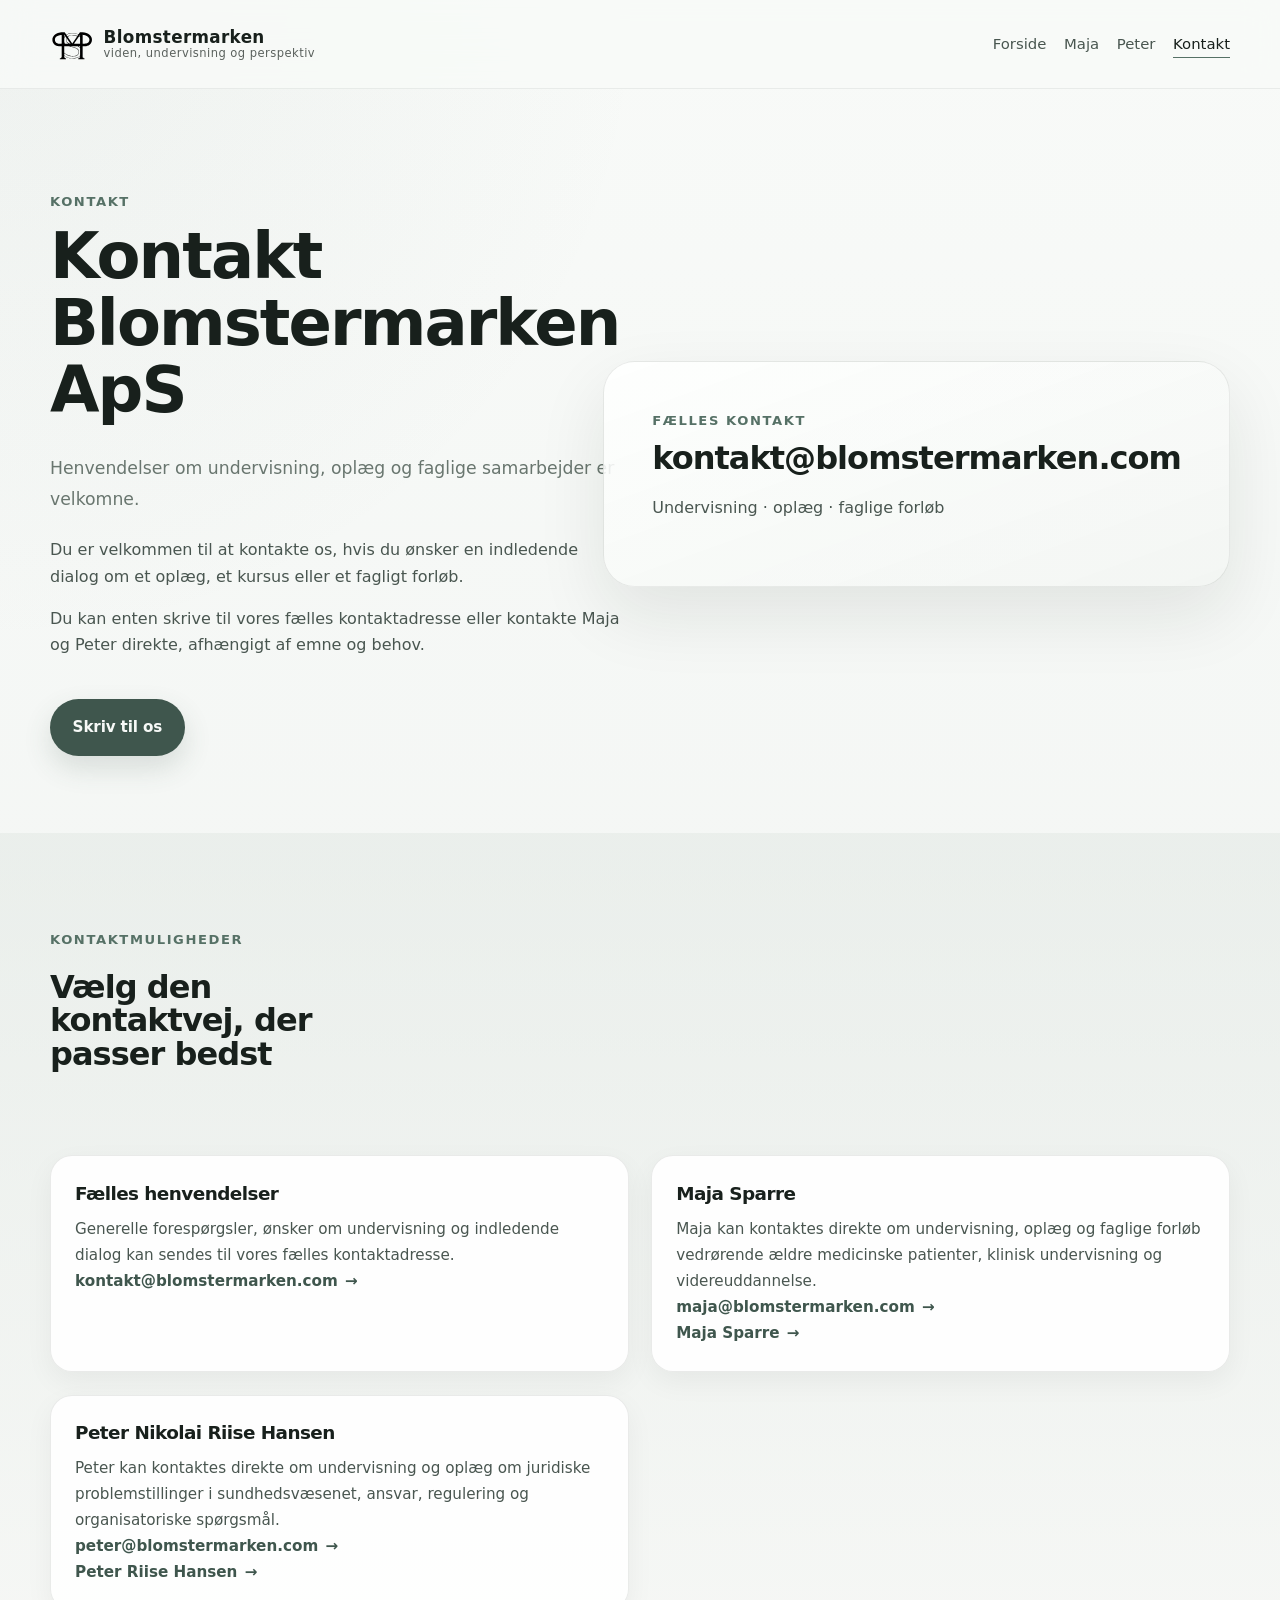
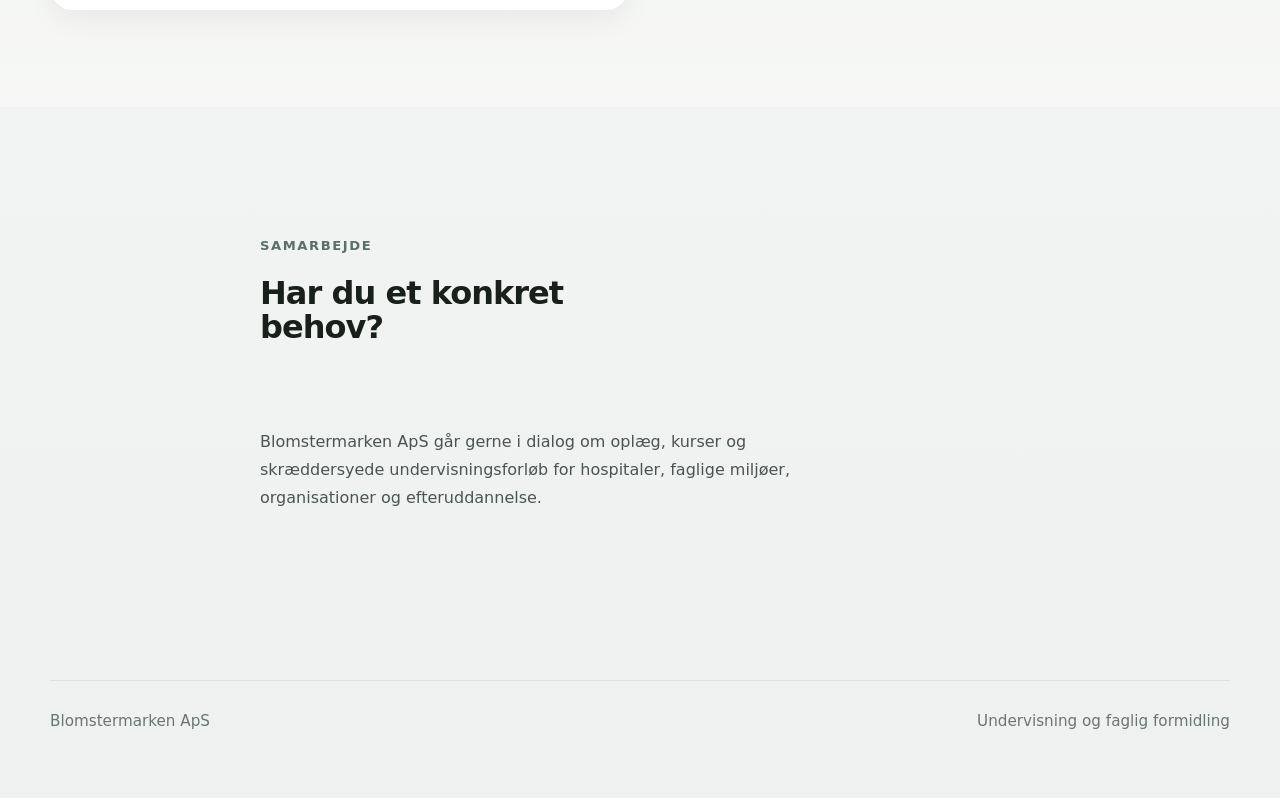
==== kontakt.html @ 914c3594 "Update kontakt.html" ====
<!DOCTYPE html>
<html lang="da">
<head>
  <meta charset="UTF-8" />
  <meta name="viewport" content="width=device-width, initial-scale=1.0" />
  <title>Kontakt | Blomstermarken ApS</title>
  <meta
    name="description"
    content="Kontakt Blomstermarken ApS om undervisning, oplæg og faglige forløb. Du kan kontakte os samlet eller henvende dig direkte til Maja Sparre eller Peter Nikolai Riise Hansen."
  />
  <link rel="stylesheet" href="assets/css/style.css" />
</head>
<body>
  <header class="site-header">
    <div class="container header-inner">
      <a class="site-logo" href="index.html" aria-label="Blomstermarken forside">
  <img src="assets/images/logo.svg" alt="Blomstermarken" class="logo" />
  <span class="site-logo-text">
    Blomstermarken
    <span class="site-logo-subtitle">viden, undervisning og perspektiv</span>
  </span>
</a>

      <nav class="site-nav" aria-label="Hovednavigation">
        <ul class="nav-list">
          <li><a href="index.html">Forside</a></li>
          <li><a href="maja.html">Maja</a></li>
          <li><a href="peter.html">Peter</a></li>
          <li><a href="kontakt.html" aria-current="page">Kontakt</a></li>
        </ul>
      </nav>
    </div>
  </header>

  <main>
    <section class="hero hero-split" aria-labelledby="hero-heading">
      <div class="container hero-grid">
        <div class="hero-content">
          <p class="eyebrow">Kontakt</p>
          <h1 id="hero-heading">Kontakt Blomstermarken ApS</h1>
          <p class="hero-lead">
            Henvendelser om undervisning, oplæg og faglige samarbejder er velkomne.
          </p>
          <p>
            Du er velkommen til at kontakte os, hvis du ønsker en indledende dialog om et
            oplæg, et kursus eller et fagligt forløb.
          </p>
          <p>
            Du kan enten skrive til vores fælles kontaktadresse eller kontakte Maja og Peter
            direkte, afhængigt af emne og behov.
          </p>

          <div class="hero-actions">
            <a class="button" href="mailto:kontakt@blomstermarken.com">Skriv til os</a>
          </div>
        </div>

        <div class="hero-visual">
          <div class="section-panel">
            <p class="eyebrow">Fælles kontakt</p>
            <h2>kontakt@blomstermarken.com</h2>
            <p>Undervisning · oplæg · faglige forløb</p>
          </div>
        </div>
      </div>
    </section>

    <section class="section section-highlights section-alt" aria-labelledby="kontaktmuligheder-heading">
      <div class="container">
        <div class="section-header">
          <p class="eyebrow">Kontaktmuligheder</p>
          <h2 id="kontaktmuligheder-heading">Vælg den kontaktvej, der passer bedst</h2>
        </div>

        <div class="card-grid card-grid-three">
          <article class="info-card">
            <h3>Fælles henvendelser</h3>
            <p>
              Generelle forespørgsler, ønsker om undervisning og indledende dialog kan sendes til
              vores fælles kontaktadresse.
            </p>
            <p>
              <a class="text-link" href="mailto:kontakt@blomstermarken.com">kontakt@blomstermarken.com</a>
            </p>
          </article>

          <article class="info-card">
            <h3>Maja Sparre</h3>
            <p>
              Maja kan kontaktes direkte om undervisning, oplæg og faglige forløb vedrørende
              ældre medicinske patienter, klinisk undervisning og videreuddannelse.
            </p>
            <p>
              <a class="text-link" href="mailto:maja@blomstermarken.com">maja@blomstermarken.com</a><br />
              <a class="text-link" href="https://www.linkedin.com/in/maja-sparre-3234b0a5/" target="_blank" rel="noopener">Maja Sparre</a>
            </p>
          </article>

          <article class="info-card">
            <h3>Peter Nikolai Riise Hansen</h3>
            <p>
              Peter kan kontaktes direkte om undervisning og oplæg om juridiske problemstillinger
              i sundhedsvæsenet, ansvar, regulering og organisatoriske spørgsmål.
            </p>
            <p>
              <a class="text-link" href="mailto:peter@blomstermarken.com">peter@blomstermarken.com</a><br />
              <a class="text-link" href="https://www.linkedin.com/in/peter-riise-hansen-58397485/" target="_blank" rel="noopener">Peter Riise Hansen</a>
            </p>
          </article>
        </div>
      </div>
    </section>

    <section class="section" aria-labelledby="samarbejde-heading">
      <div class="container narrow">
        <div class="section-header">
          <p class="eyebrow">Samarbejde</p>
          <h2 id="samarbejde-heading">Har du et konkret behov?</h2>
        </div>

        <div class="topics-copy">
          <p>
            Blomstermarken ApS går gerne i dialog om oplæg, kurser og skræddersyede
            undervisningsforløb for hospitaler, faglige miljøer, organisationer og
            efteruddannelse.
          </p>
        </div>
      </div>
    </section>
  </main>

  <footer class="site-footer">
    <div class="container footer-inner">
      <p>Blomstermarken ApS</p>
      <p class="footer-note">Undervisning og faglig formidling</p>
    </div>
  </footer>
</body>
</html>
---- assets/css/style.css ----
/* =========================================
   Blomstermarken ApS
   assets/css/style.css
   ========================================= */

/* =========================================
   Design tokens
   ========================================= */
:root {
  --color-bg: #eef1ef;
  --color-bg-alt: #e4e9e6;
  --color-surface: #f8f9f7;
  --color-surface-strong: #ffffff;
  --color-panel: #dfe6e1;
  --color-panel-soft: #f2f5f2;
  --color-contrast: #24312c;
  --color-contrast-soft: #304039;

  --color-text: #18201c;
  --color-text-soft: #495650;
  --color-text-muted: #69766f;
  --color-text-on-dark: rgba(255, 255, 255, 0.92);
  --color-text-on-dark-soft: rgba(255, 255, 255, 0.72);

  --color-border: rgba(24, 32, 28, 0.09);
  --color-border-strong: rgba(24, 32, 28, 0.16);
  --color-border-on-dark: rgba(255, 255, 255, 0.12);

  --color-accent: #567166;
  --color-accent-dark: #3f564d;
  --color-accent-soft: #dde6e0;

  --shadow-soft: 0 10px 28px rgba(18, 28, 23, 0.05);
  --shadow-card: 0 18px 42px rgba(18, 28, 23, 0.065);
  --shadow-panel: 0 28px 70px rgba(18, 28, 23, 0.09);

  --radius-sm: 10px;
  --radius-md: 18px;
  --radius-lg: 26px;
  --radius-xl: 36px;

  --space-2xs: 0.375rem;
  --space-xs: 0.625rem;
  --space-sm: 0.875rem;
  --space-md: 1.25rem;
  --space-lg: 1.75rem;
  --space-xl: 2.5rem;
  --space-2xl: 4rem;
  --space-3xl: 6rem;
  --space-4xl: 8rem;

  --max-width: 1180px;
  --narrow-width: 760px;

  --font-sans: Inter, ui-sans-serif, system-ui, -apple-system, BlinkMacSystemFont,
    "Segoe UI", sans-serif;

  --text-xs: 0.82rem;
  --text-sm: 0.95rem;
  --text-base: 1rem;
  --text-md: 1.125rem;
  --text-lg: 1.28rem;
  --text-xl: 1.55rem;
  --text-2xl: clamp(2rem, 2.4vw, 2.9rem);
  --text-3xl: clamp(3rem, 5vw, 5.5rem);

  --line-height-tight: 1.05;
  --line-height-normal: 1.65;
  --line-height-relaxed: 1.78;

  --transition-fast: 180ms ease;
  --transition-medium: 260ms ease;
}

/* =========================================
   Reset / base
   ========================================= */
html {
  scroll-behavior: smooth;
}
*,
*::before,
*::after {
  box-sizing: border-box;
}

html {
  scroll-behavior: smooth;
}

body {
  margin: 0;
  font-family: var(--font-sans);
  font-size: var(--text-base);
  line-height: var(--line-height-normal);
  color: var(--color-text);
  background:
    radial-gradient(circle at top left, rgba(86, 113, 102, 0.06), transparent 24%),
    linear-gradient(to bottom, #f8faf8 0%, var(--color-bg) 100%);
  text-rendering: optimizeLegibility;
  -webkit-font-smoothing: antialiased;
}

img {
  display: block;
  max-width: 100%;
}

a {
  color: inherit;
  text-decoration: none;
  transition:
    color var(--transition-fast),
    opacity var(--transition-fast),
    transform var(--transition-fast),
    border-color var(--transition-fast),
    background-color var(--transition-fast),
    box-shadow var(--transition-fast);
}

p,
ul,
ol {
  margin-top: 0;
}

h1,
h2,
h3 {
  margin-top: 0;
  letter-spacing: -0.03em;
  line-height: var(--line-height-tight);
  color: var(--color-text);
}

h1 {
  font-size: var(--text-3xl);
  max-width: 12ch;
  margin-bottom: var(--space-lg);
}

h2 {
  font-size: var(--text-2xl);
  margin-bottom: var(--space-md);
}

h3 {
  font-size: 1.15rem;
  margin-bottom: var(--space-sm);
}

p {
  color: var(--color-text-soft);
}

ul {
  padding-left: 1.2rem;
}

::selection {
  background: rgba(86, 113, 102, 0.18);
}

/* =========================================
   Layout helpers
   ========================================= */
.container {
  width: min(var(--max-width), calc(100% - 2rem));
  margin-inline: auto;
}

.narrow {
  width: min(var(--narrow-width), 100%);
}

.section,
.content-section {
  padding: var(--space-4xl) 0;
}

.section-header {
  display: grid;
  gap: var(--space-xs);
  margin-bottom: var(--space-2xl);
  max-width: 760px;
}

.section-header h2 {
  max-width: 15ch;
}

.section-actions {
  margin-top: var(--space-xl);
}

.eyebrow {
  margin-bottom: var(--space-xs);
  font-size: var(--text-xs);
  font-weight: 600;
  letter-spacing: 0.12em;
  text-transform: uppercase;
  color: var(--color-accent);
}

.section-alt {
  background: linear-gradient(
    to bottom,
    rgba(223, 230, 225, 0.48),
    rgba(248, 249, 247, 0.82)
  );
}

.section-soft-contrast {
  background: linear-gradient(
    to bottom,
    rgba(255, 255, 255, 0.6),
    rgba(228, 233, 230, 0.65)
  );
}

.section-contrast {
  background:
    linear-gradient(to bottom right, rgba(36, 49, 44, 0.98), rgba(48, 64, 57, 0.96));
  color: var(--color-text-on-dark);
}

.section-contrast h1,
.section-contrast h2,
.section-contrast h3 {
  color: var(--color-text-on-dark);
}

.section-contrast p,
.section-contrast .footer-note,
.section-contrast .eyebrow {
  color: var(--color-text-on-dark-soft);
}

.section-panel {
  padding: clamp(2rem, 4vw, 3rem);
  border-radius: calc(var(--radius-xl) - 4px);
  background: linear-gradient(
    to bottom right,
    rgba(255, 255, 255, 0.88),
    rgba(242, 245, 242, 0.92)
  );
  border: 1px solid var(--color-border);
  box-shadow: var(--shadow-panel);
}

/* =========================================
   Header / navigation
   ========================================= */
.site-header {
  position: sticky;
  top: 0;
  z-index: 50;
  backdrop-filter: blur(16px);
  background: rgba(248, 250, 248, 0.82);
  border-bottom: 1px solid rgba(24, 32, 28, 0.07);
}

.header-inner {
  display: flex;
  align-items: center;
  justify-content: space-between;
  gap: var(--space-lg);
  min-height: 88px;
}

.site-logo {
  font-size: 1rem;
  font-weight: 650;
  letter-spacing: -0.02em;
  color: var(--color-text);
  white-space: nowrap;
}

.site-logo:hover,
.site-logo:focus-visible {
  color: var(--color-accent-dark);
}

.site-nav {
  margin-left: auto;
}

.nav-list {
  display: flex;
  flex-wrap: wrap;
  align-items: center;
  gap: 1.1rem;
  margin: 0;
  padding: 0;
  list-style: none;
}

.nav-list a {
  position: relative;
  display: inline-flex;
  align-items: center;
  min-height: 40px;
  font-size: 0.93rem;
  color: var(--color-text-soft);
}

.nav-list a::after {
  content: "";
  position: absolute;
  left: 0;
  bottom: 0.35rem;
  width: 100%;
  height: 1px;
  background: var(--color-accent);
  transform: scaleX(0);
  transform-origin: left;
  transition: transform var(--transition-medium);
}

.nav-list a:hover,
.nav-list a:focus-visible,
.nav-list a[aria-current="page"] {
  color: var(--color-text);
}

.nav-list a:hover::after,
.nav-list a:focus-visible::after,
.nav-list a[aria-current="page"]::after {
  transform: scaleX(1);
}

/* =========================================
   Hero
   ========================================= */
.hero {
  padding: clamp(4.5rem, 8vw, 7.5rem) 0 clamp(4rem, 6vw, 6.5rem);
}

.hero-grid {
  display: grid;
  grid-template-columns: minmax(0, 1.08fr) minmax(340px, 0.92fr);
  gap: clamp(2.5rem, 4.5vw, 5rem);
  align-items: center;
}

.hero-content {
  max-width: 640px;
}

.hero-content > p:not(.eyebrow):not(.hero-lead) {
  max-width: 57ch;
}

.hero-lead {
  max-width: 58ch;
  margin-bottom: 1.4rem;
  font-size: 1.08rem;
  line-height: 1.8;
  color: var(--color-text-muted);
}

.hero-actions {
  display: flex;
  flex-wrap: wrap;
  gap: 0.9rem;
  margin-top: var(--space-xl);
}

.hero-visual {
  display: flex;
  justify-content: flex-end;
}

.hero-image-frame {
  position: relative;
  width: min(100%, 500px);
  margin: 0;
  border-radius: var(--radius-xl);
  overflow: hidden;
  background: linear-gradient(to bottom, #edf2ef, #dbe4de);
  box-shadow: 0 32px 80px rgba(18, 28, 23, 0.1);
  border: 1px solid rgba(24, 32, 28, 0.08);
}

.hero-image-frame::before {
  content: "";
  position: absolute;
  inset: 0;
  background:
    linear-gradient(to bottom, rgba(255, 255, 255, 0.15), transparent 18%),
    linear-gradient(to top, rgba(24, 32, 28, 0.05), transparent 24%);
  pointer-events: none;
  z-index: 1;
}

.hero-image-frame::after {
  content: "";
  position: absolute;
  inset: auto 0 0 0;
  height: 22%;
  background: linear-gradient(to top, rgba(24, 32, 28, 0.08), transparent);
  pointer-events: none;
}

.hero-image {
  aspect-ratio: 4 / 5;
  width: 100%;
   filter: saturate(0.92) contrast(0.96);
  object-fit: cover;
}

/* =========================================
   Buttons / text links
   ========================================= */
.button {
  display: inline-flex;
  align-items: center;
  justify-content: center;
  min-height: 50px;
  padding: 0.95rem 1.35rem;
  border: 1px solid transparent;
  border-radius: 999px;
  background: var(--color-accent-dark);
  color: #f7f9f7;
  font-size: var(--text-sm);
  font-weight: 600;
  letter-spacing: -0.01em;
  box-shadow: 0 12px 28px rgba(63, 86, 77, 0.16);
}

.button:hover,
.button:focus-visible {
  transform: translateY(-1px);
  background: #354941;
  box-shadow: 0 18px 34px rgba(63, 86, 77, 0.22);
}

.section-contrast .button {
  background: #f4f7f5;
  color: var(--color-contrast);
  box-shadow: none;
}

.section-contrast .button:hover,
.section-contrast .button:focus-visible {
  background: #ffffff;
}

.button-secondary {
  background: transparent;
  color: var(--color-text);
  border-color: rgba(24, 32, 28, 0.14);
  box-shadow: none;
}

.button-secondary:hover,
.button-secondary:focus-visible {
  background: rgba(255, 255, 255, 0.6);
  border-color: rgba(24, 32, 28, 0.22);
}

.text-link,
.profile-link a {
  display: inline-flex;
  align-items: center;
  gap: 0.45rem;
  font-size: var(--text-sm);
  font-weight: 600;
  color: var(--color-accent-dark);
}

.text-link::after,
.profile-link a::after {
  content: "→";
  transition: transform var(--transition-fast);
}

.text-link:hover::after,
.text-link:focus-visible::after,
.profile-link a:hover::after,
.profile-link a:focus-visible::after {
  transform: translateX(2px);
}

.section-contrast .text-link,
.section-contrast .profile-link a {
  color: var(--color-text-on-dark);
}

/* =========================================
   Intro section
   ========================================= */
.section-intro {
  padding-top: 0;
  padding-bottom: var(--space-3xl);
}

.section-intro-text {
  font-size: clamp(1.2rem, 1.8vw, 1.5rem);
  line-height: 1.65;
  color: var(--color-text);
  letter-spacing: -0.015em;
  max-width: 48ch;
}

/* =========================================
   Content / copy layouts
   ========================================= */
.topics-copy {
  display: grid;
  gap: 1.15rem;
}

.topics-copy p {
  max-width: 60ch;
  margin-bottom: 0;
  line-height: 1.75;
}

.topics-layout {
  display: grid;
  grid-template-columns: minmax(0, 0.95fr) minmax(280px, 0.85fr);
  gap: clamp(1.5rem, 3vw, 3rem);
  align-items: start;
}

.topics-list-wrap {
  padding: 1.5rem 1.5rem 1.35rem;
  border-radius: var(--radius-lg);
  background: linear-gradient(
    to bottom,
    rgba(255, 255, 255, 0.88),
    rgba(242, 245, 242, 0.94)
  );
  border: 1px solid var(--color-border);
  box-shadow: var(--shadow-soft);
}

.topics-list {
  margin: 0;
  padding-left: 1.1rem;
}

.topics-list li {
  color: var(--color-text-soft);
  padding-left: 0.2rem;
}

.topics-list li + li {
  margin-top: 0.8rem;
}

/* =========================================
   Cards / highlights
   ========================================= */
.card-grid {
  display: grid;
  gap: 1.4rem;
}

.card-grid-three {
  grid-template-columns: repeat(3, minmax(0, 1fr));
}

.card-grid-four {
  grid-template-columns: repeat(4, minmax(0, 1fr));
}

.section-highlights .card-grid,
.section-audience .card-grid {
  grid-template-columns: repeat(2, minmax(0, 1fr));
}

.info-card {
  min-height: 100%;
  padding: 1.7rem 1.5rem 1.55rem;
  border-radius: 22px;
  background: rgba(255, 255, 255, 0.9);
  border: 1px solid var(--color-border);
  box-shadow: var(--shadow-soft);
  transition:
    transform var(--transition-medium),
    box-shadow var(--transition-medium),
    border-color var(--transition-medium),
    background-color var(--transition-medium);
}

.info-card h3 {
  margin-bottom: 0.8rem;
  font-size: 1.15rem;
}

.info-card p {
  margin-bottom: 0;
  font-size: var(--text-sm);
  line-height: 1.72;
  color: var(--color-text-soft);
}

.info-card:hover,
.info-card:focus-within {
  transform: translateY(-2px);
  box-shadow: var(--shadow-card);
  border-color: rgba(86, 113, 102, 0.18);
  background: #ffffff;
}

.info-card-emphasis {
  background: linear-gradient(
    to bottom right,
    rgba(240, 245, 242, 0.98),
    rgba(255, 255, 255, 0.98)
  );
  border-color: rgba(86, 113, 102, 0.14);
}

/* =========================================
   People section
   ========================================= */
.people-grid {
  display: grid;
  grid-template-columns: repeat(2, minmax(0, 1fr));
  gap: 1.5rem;
}

.profile-card {
  display: grid;
  grid-template-columns: minmax(180px, 220px) minmax(0, 1fr);
  gap: 1.4rem;
  align-items: stretch;
  padding: 1.1rem;
  border-radius: calc(var(--radius-lg) + 2px);
  background: rgba(255, 255, 255, 0.86);
  border: 1px solid var(--color-border);
  box-shadow: var(--shadow-card);
  transition:
    transform var(--transition-medium),
    box-shadow var(--transition-medium),
    border-color var(--transition-medium);
}

.profile-card:hover,
.profile-card:focus-within {
  transform: translateY(-3px);
  box-shadow: 0 26px 58px rgba(18, 28, 23, 0.1);
  border-color: rgba(86, 113, 102, 0.18);
}

.profile-image-wrap {
  overflow: hidden;
  border-radius: calc(var(--radius-lg) - 4px);
  background: #dde6e1;
  min-height: 100%;
}

.profile-image {
  width: 100%;
  height: 100%;
  min-height: 300px;
  object-fit: cover;
}

.profile-content {
  display: flex;
  flex-direction: column;
  justify-content: center;
  padding: 0.4rem 0.3rem 0.4rem 0;
}

.profile-content h3 {
  margin-bottom: 0.65rem;
  font-size: 1.35rem;
}

.profile-summary {
  margin-bottom: 0.9rem;
  font-size: var(--text-md);
  line-height: 1.7;
  color: var(--color-text);
}

.profile-content p:last-child {
  margin-bottom: 0;
}

/* =========================================
   Person profile sections
   ========================================= */
.section-highlights,
.section-approach,
.section-audience {
  padding: var(--space-3xl) 0;
}

.experience-list {
  margin: 0;
  padding-left: 1.1rem;
}

.experience-list li {
  color: var(--color-text-soft);
  line-height: 1.72;
}

.experience-list li + li {
  margin-top: 0.9rem;
}

/* =========================================
   Contact section
   ========================================= */
.section-contact {
  padding-top: var(--space-3xl);
  padding-bottom: var(--space-4xl);
}

.contact-panel {
  display: grid;
  grid-template-columns: minmax(0, 1fr) auto;
  gap: clamp(1.5rem, 3vw, 2.5rem);
  align-items: center;
  padding: clamp(2rem, 3.5vw, 3rem);
  border-radius: calc(var(--radius-xl) - 2px);
  background: transparent;
  border: 1px solid var(--color-border-on-dark);
  box-shadow: none;
}

.contact-copy h2 {
  max-width: 13ch;
}

.contact-copy p:last-child {
  margin-bottom: 0;
  max-width: 60ch;
}

.contact-actions {
  display: flex;
  align-items: center;
  justify-content: flex-end;
}

/* =========================================
   Footer
   ========================================= */
.site-footer {
  padding: var(--space-xl) 0 var(--space-2xl);
}

.footer-inner {
  display: flex;
  align-items: center;
  justify-content: space-between;
  gap: var(--space-lg);
  padding-top: var(--space-lg);
  border-top: 1px solid rgba(24, 32, 28, 0.08);
}

.site-footer p {
  margin: 0;
  font-size: var(--text-sm);
  color: var(--color-text-muted);
}

.footer-note {
  text-align: right;
}

/* =========================================
   Focus states
   ========================================= */
a:focus-visible,
button:focus-visible {
  outline: 2px solid rgba(86, 113, 102, 0.45);
  outline-offset: 3px;
}

/* =========================================
   Motion preferences
   ========================================= */
@media (prefers-reduced-motion: reduce) {
  html {
    scroll-behavior: auto;
  }

  *,
  *::before,
  *::after {
    transition: none !important;
    animation: none !important;
  }
}

/* =========================================
   Responsive
   ========================================= */
@media (max-width: 1080px) {
  .card-grid-four,
  .card-grid-three {
    grid-template-columns: repeat(2, minmax(0, 1fr));
  }

  .section-highlights .card-grid,
  .section-audience .card-grid {
    grid-template-columns: 1fr 1fr;
  }

  .people-grid {
    grid-template-columns: 1fr;
  }

  .topics-layout {
    grid-template-columns: 1fr;
  }

  .contact-panel {
    grid-template-columns: 1fr;
    align-items: start;
  }

  .contact-actions {
    justify-content: flex-start;
  }
}

@media (max-width: 840px) {
  .section,
  .content-section {
    padding: var(--space-3xl) 0;
  }

  .header-inner {
    flex-direction: column;
    align-items: flex-start;
    justify-content: center;
    padding: 1rem 0;
  }

  .site-nav {
    margin-left: 0;
    width: 100%;
  }

  .nav-list {
    gap: 0.85rem 1rem;
  }

  .hero-grid {
    grid-template-columns: 1fr;
  }

  .hero-content {
    max-width: none;
  }

  .hero-visual {
    justify-content: flex-start;
  }

  .hero-image-frame {
    width: min(100%, 560px);
  }
}

@media (max-width: 640px) {
  :root {
    --space-3xl: 4.5rem;
    --space-4xl: 5.5rem;
  }

  .container {
    width: min(var(--max-width), calc(100% - 1.25rem));
  }

  h1 {
    max-width: 14ch;
  }

  .hero-lead,
  .section-intro-text,
  .profile-summary {
    font-size: 1.05rem;
  }

  .hero-actions {
    flex-direction: column;
    align-items: stretch;
  }

  .button {
    width: 100%;
  }

  .card-grid-four,
  .card-grid-three,
  .section-highlights .card-grid,
  .section-audience .card-grid {
    grid-template-columns: 1fr;
  }

  .profile-card {
    grid-template-columns: 1fr;
    padding: 0.95rem;
  }

  .profile-image {
    min-height: 260px;
  }

  .profile-content {
    padding: 0.25rem 0.2rem 0.2rem;
  }

  .footer-inner {
    flex-direction: column;
    align-items: flex-start;
  }

  .footer-note {
    text-align: left;
  }
}
.site-logo {
  display: flex;
  align-items: center;
  gap: 0.6rem;
  flex: 0 0 auto;
  text-decoration: none;
  color: var(--color-text);
}

.logo {
  display: block;
  width: 44px;
  height: 44px;
  max-width: none;
  flex: 0 0 auto;
}

.site-logo-text {
  display: flex;
  flex-direction: column;
  font-size: 1.05rem;
  font-weight: 600;
  letter-spacing: 0.02em;
  color: var(--color-text);
  line-height: 1.1;
}

.site-logo-subtitle {
  font-size: 0.72rem;
  font-weight: 400;
  letter-spacing: 0.04em;
  opacity: 0.7;
}
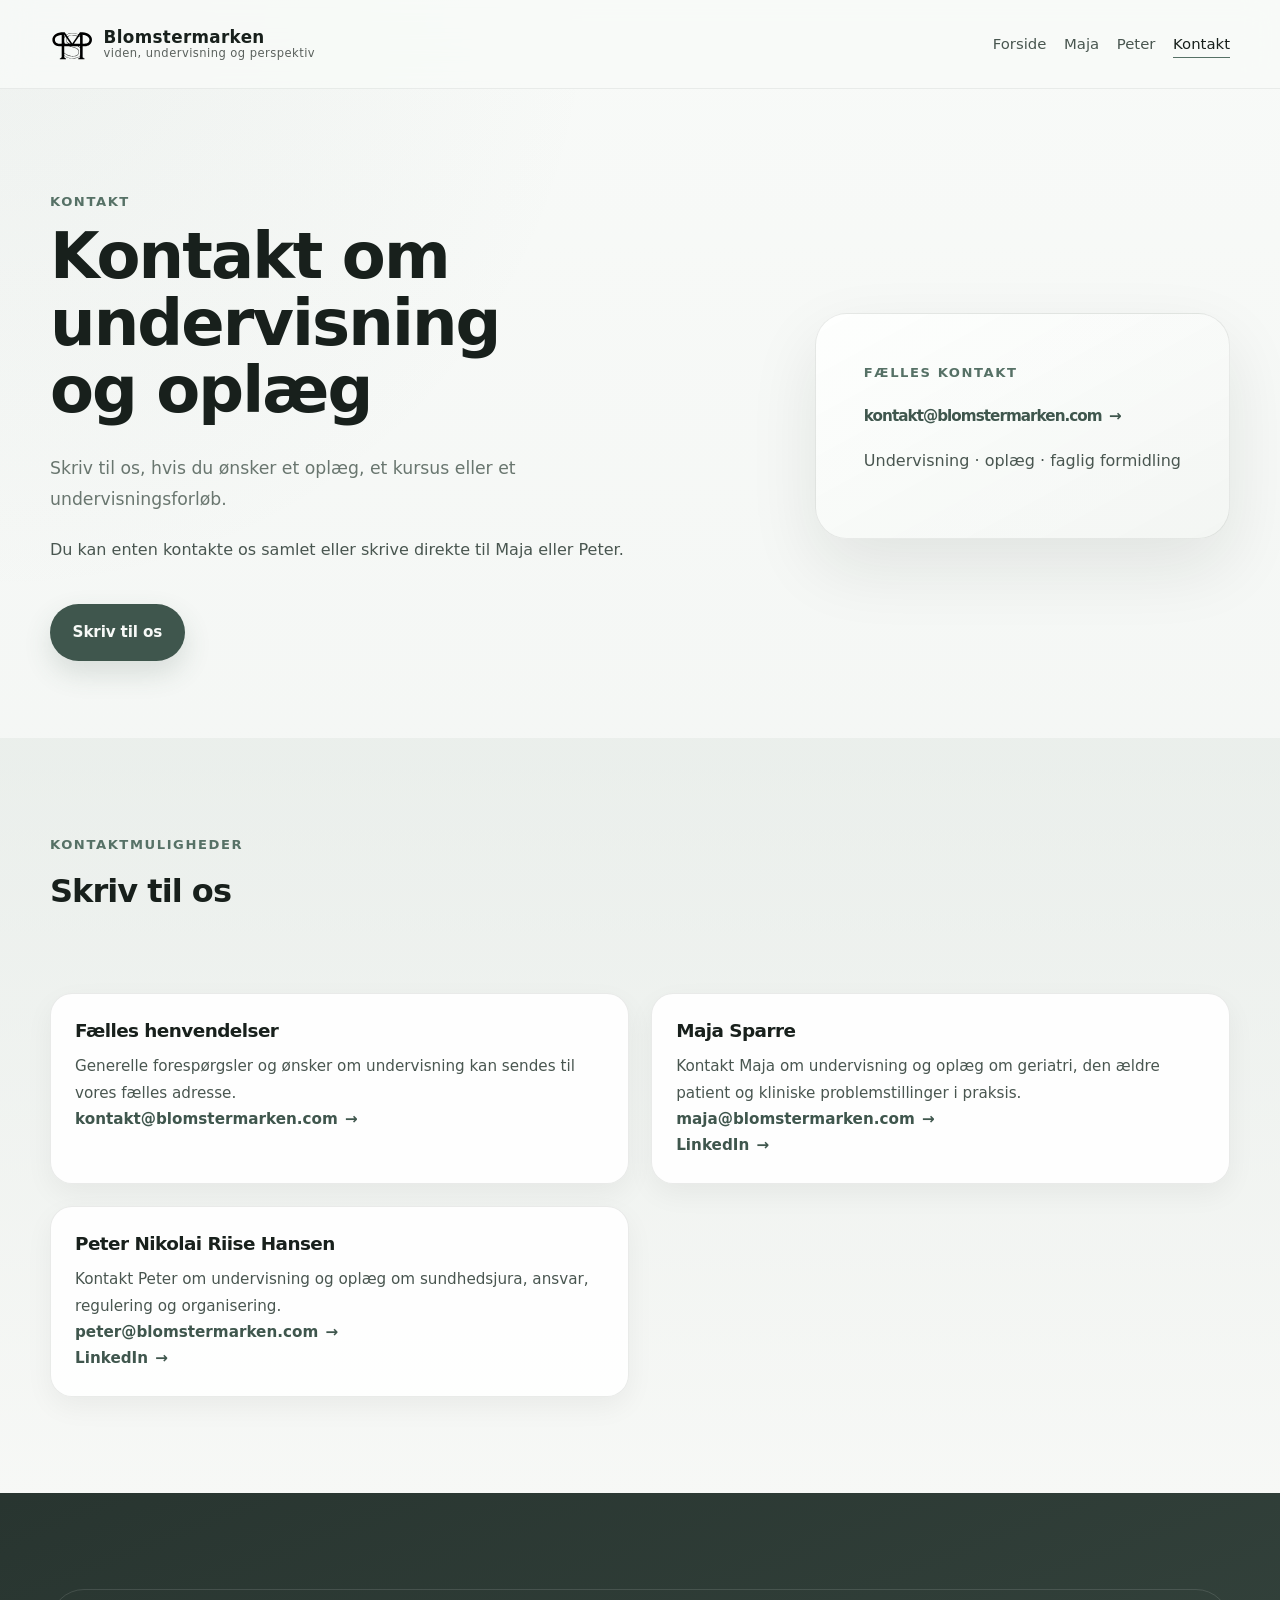
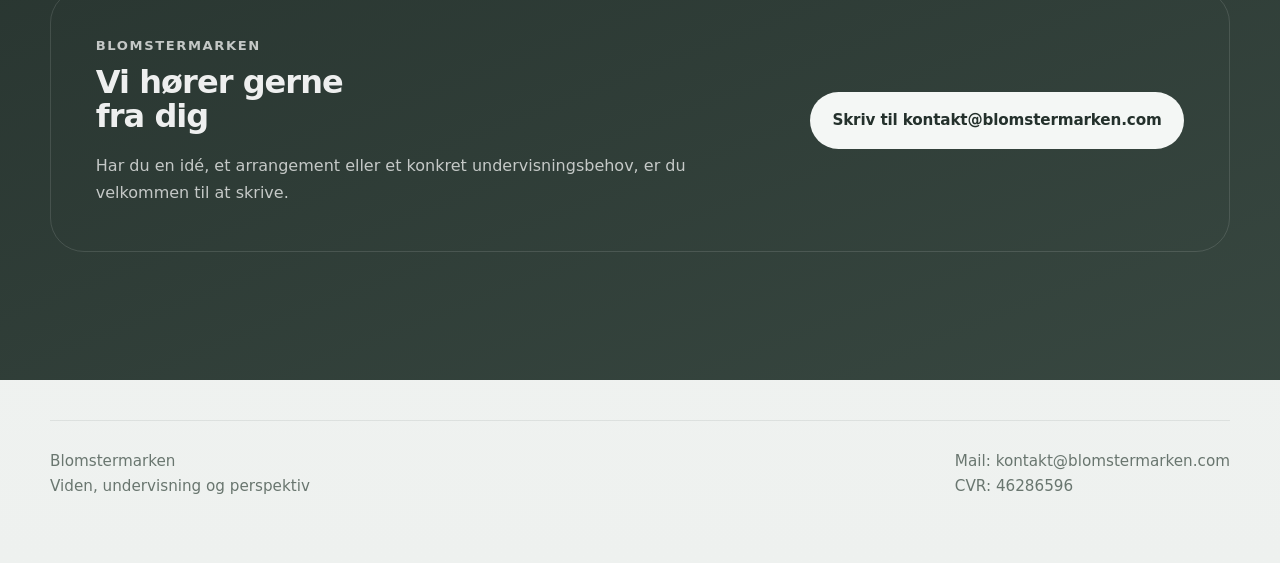
==== commit 8b606812: "Update kontakt.html" ====
--- a/kontakt.html
+++ b/kontakt.html
@@ -3,23 +3,25 @@
 <head>
   <meta charset="UTF-8" />
   <meta name="viewport" content="width=device-width, initial-scale=1.0" />
-  <title>Kontakt | Blomstermarken ApS</title>
+  <title>Kontakt | Blomstermarken</title>
   <meta
     name="description"
-    content="Kontakt Blomstermarken ApS om undervisning, oplæg og faglige forløb. Du kan kontakte os samlet eller henvende dig direkte til Maja Sparre eller Peter Nikolai Riise Hansen."
+    content="Kontakt Blomstermarken om undervisning, oplæg og faglig formidling. Du kan skrive til os samlet eller kontakte Maja Sparre og Peter Nikolai Riise Hansen direkte."
   />
   <link rel="stylesheet" href="assets/css/style.css" />
+  <link rel="icon" href="/favicon.svg" type="image/svg+xml" />
+  <link rel="icon" href="/favicon.png" sizes="32x32" />
 </head>
 <body>
   <header class="site-header">
     <div class="container header-inner">
       <a class="site-logo" href="index.html" aria-label="Blomstermarken forside">
-  <img src="assets/images/logo.svg" alt="Blomstermarken" class="logo" />
-  <span class="site-logo-text">
-    Blomstermarken
-    <span class="site-logo-subtitle">viden, undervisning og perspektiv</span>
-  </span>
-</a>
+        <img src="assets/images/logo.svg" alt="Blomstermarken" class="logo" />
+        <span class="site-logo-text">
+          Blomstermarken
+          <span class="site-logo-subtitle">viden, undervisning og perspektiv</span>
+        </span>
+      </a>
 
       <nav class="site-nav" aria-label="Hovednavigation">
         <ul class="nav-list">
@@ -37,17 +39,12 @@
       <div class="container hero-grid">
         <div class="hero-content">
           <p class="eyebrow">Kontakt</p>
-          <h1 id="hero-heading">Kontakt Blomstermarken ApS</h1>
+          <h1 id="hero-heading">Kontakt om undervisning og oplæg</h1>
           <p class="hero-lead">
-            Henvendelser om undervisning, oplæg og faglige samarbejder er velkomne.
+            Skriv til os, hvis du ønsker et oplæg, et kursus eller et undervisningsforløb.
           </p>
           <p>
-            Du er velkommen til at kontakte os, hvis du ønsker en indledende dialog om et
-            oplæg, et kursus eller et fagligt forløb.
-          </p>
-          <p>
-            Du kan enten skrive til vores fælles kontaktadresse eller kontakte Maja og Peter
-            direkte, afhængigt af emne og behov.
+            Du kan enten kontakte os samlet eller skrive direkte til Maja eller Peter.
           </p>
 
           <div class="hero-actions">
@@ -58,8 +55,10 @@
         <div class="hero-visual">
           <div class="section-panel">
             <p class="eyebrow">Fælles kontakt</p>
-            <h2>kontakt@blomstermarken.com</h2>
-            <p>Undervisning · oplæg · faglige forløb</p>
+            <h2>
+              <a class="text-link" href="mailto:kontakt@blomstermarken.com">kontakt@blomstermarken.com</a>
+            </h2>
+            <p>Undervisning · oplæg · faglig formidling</p>
           </div>
         </div>
       </div>
@@ -69,15 +68,14 @@
       <div class="container">
         <div class="section-header">
           <p class="eyebrow">Kontaktmuligheder</p>
-          <h2 id="kontaktmuligheder-heading">Vælg den kontaktvej, der passer bedst</h2>
+          <h2 id="kontaktmuligheder-heading">Skriv til os</h2>
         </div>
 
         <div class="card-grid card-grid-three">
           <article class="info-card">
             <h3>Fælles henvendelser</h3>
             <p>
-              Generelle forespørgsler, ønsker om undervisning og indledende dialog kan sendes til
-              vores fælles kontaktadresse.
+              Generelle forespørgsler og ønsker om undervisning kan sendes til vores fælles adresse.
             </p>
             <p>
               <a class="text-link" href="mailto:kontakt@blomstermarken.com">kontakt@blomstermarken.com</a>
@@ -87,43 +85,40 @@
           <article class="info-card">
             <h3>Maja Sparre</h3>
             <p>
-              Maja kan kontaktes direkte om undervisning, oplæg og faglige forløb vedrørende
-              ældre medicinske patienter, klinisk undervisning og videreuddannelse.
+              Kontakt Maja om undervisning og oplæg om geriatri, den ældre patient og kliniske problemstillinger i praksis.
             </p>
             <p>
               <a class="text-link" href="mailto:maja@blomstermarken.com">maja@blomstermarken.com</a><br />
-              <a class="text-link" href="https://www.linkedin.com/in/maja-sparre-3234b0a5/" target="_blank" rel="noopener">Maja Sparre</a>
+              <a class="text-link" href="https://www.linkedin.com/in/maja-sparre-3234b0a5/" target="_blank" rel="noopener">LinkedIn</a>
             </p>
           </article>
 
           <article class="info-card">
             <h3>Peter Nikolai Riise Hansen</h3>
             <p>
-              Peter kan kontaktes direkte om undervisning og oplæg om juridiske problemstillinger
-              i sundhedsvæsenet, ansvar, regulering og organisatoriske spørgsmål.
+              Kontakt Peter om undervisning og oplæg om sundhedsjura, ansvar, regulering og organisering.
             </p>
             <p>
               <a class="text-link" href="mailto:peter@blomstermarken.com">peter@blomstermarken.com</a><br />
-              <a class="text-link" href="https://www.linkedin.com/in/peter-riise-hansen-58397485/" target="_blank" rel="noopener">Peter Riise Hansen</a>
+              <a class="text-link" href="https://www.linkedin.com/in/peter-riise-hansen-58397485/" target="_blank" rel="noopener">LinkedIn</a>
             </p>
           </article>
         </div>
       </div>
     </section>
 
-    <section class="section" aria-labelledby="samarbejde-heading">
-      <div class="container narrow">
-        <div class="section-header">
-          <p class="eyebrow">Samarbejde</p>
-          <h2 id="samarbejde-heading">Har du et konkret behov?</h2>
+    <section class="section section-contact section-contrast" aria-labelledby="afslutning-heading">
+      <div class="container contact-panel">
+        <div class="contact-copy">
+          <p class="eyebrow">Blomstermarken</p>
+          <h2 id="afslutning-heading">Vi hører gerne fra dig</h2>
+          <p>
+            Har du en idé, et arrangement eller et konkret undervisningsbehov, er du velkommen til at skrive.
+          </p>
         </div>
 
-        <div class="topics-copy">
-          <p>
-            Blomstermarken ApS går gerne i dialog om oplæg, kurser og skræddersyede
-            undervisningsforløb for hospitaler, faglige miljøer, organisationer og
-            efteruddannelse.
-          </p>
+        <div class="contact-actions">
+          <a class="button" href="mailto:kontakt@blomstermarken.com">Skriv til kontakt@blomstermarken.com</a>
         </div>
       </div>
     </section>
@@ -131,8 +126,18 @@
 
   <footer class="site-footer">
     <div class="container footer-inner">
-      <p>Blomstermarken ApS</p>
-      <p class="footer-note">Undervisning og faglig formidling</p>
+      <div class="footer-brand">
+        <p class="footer-title">Blomstermarken</p>
+        <p class="footer-note">Viden, undervisning og perspektiv</p>
+      </div>
+
+      <div class="footer-contact">
+        <p>
+          Mail:
+          <a href="mailto:kontakt@blomstermarken.com">kontakt@blomstermarken.com</a>
+        </p>
+        <p>CVR: 46286596</p>
+      </div>
     </div>
   </footer>
 </body>
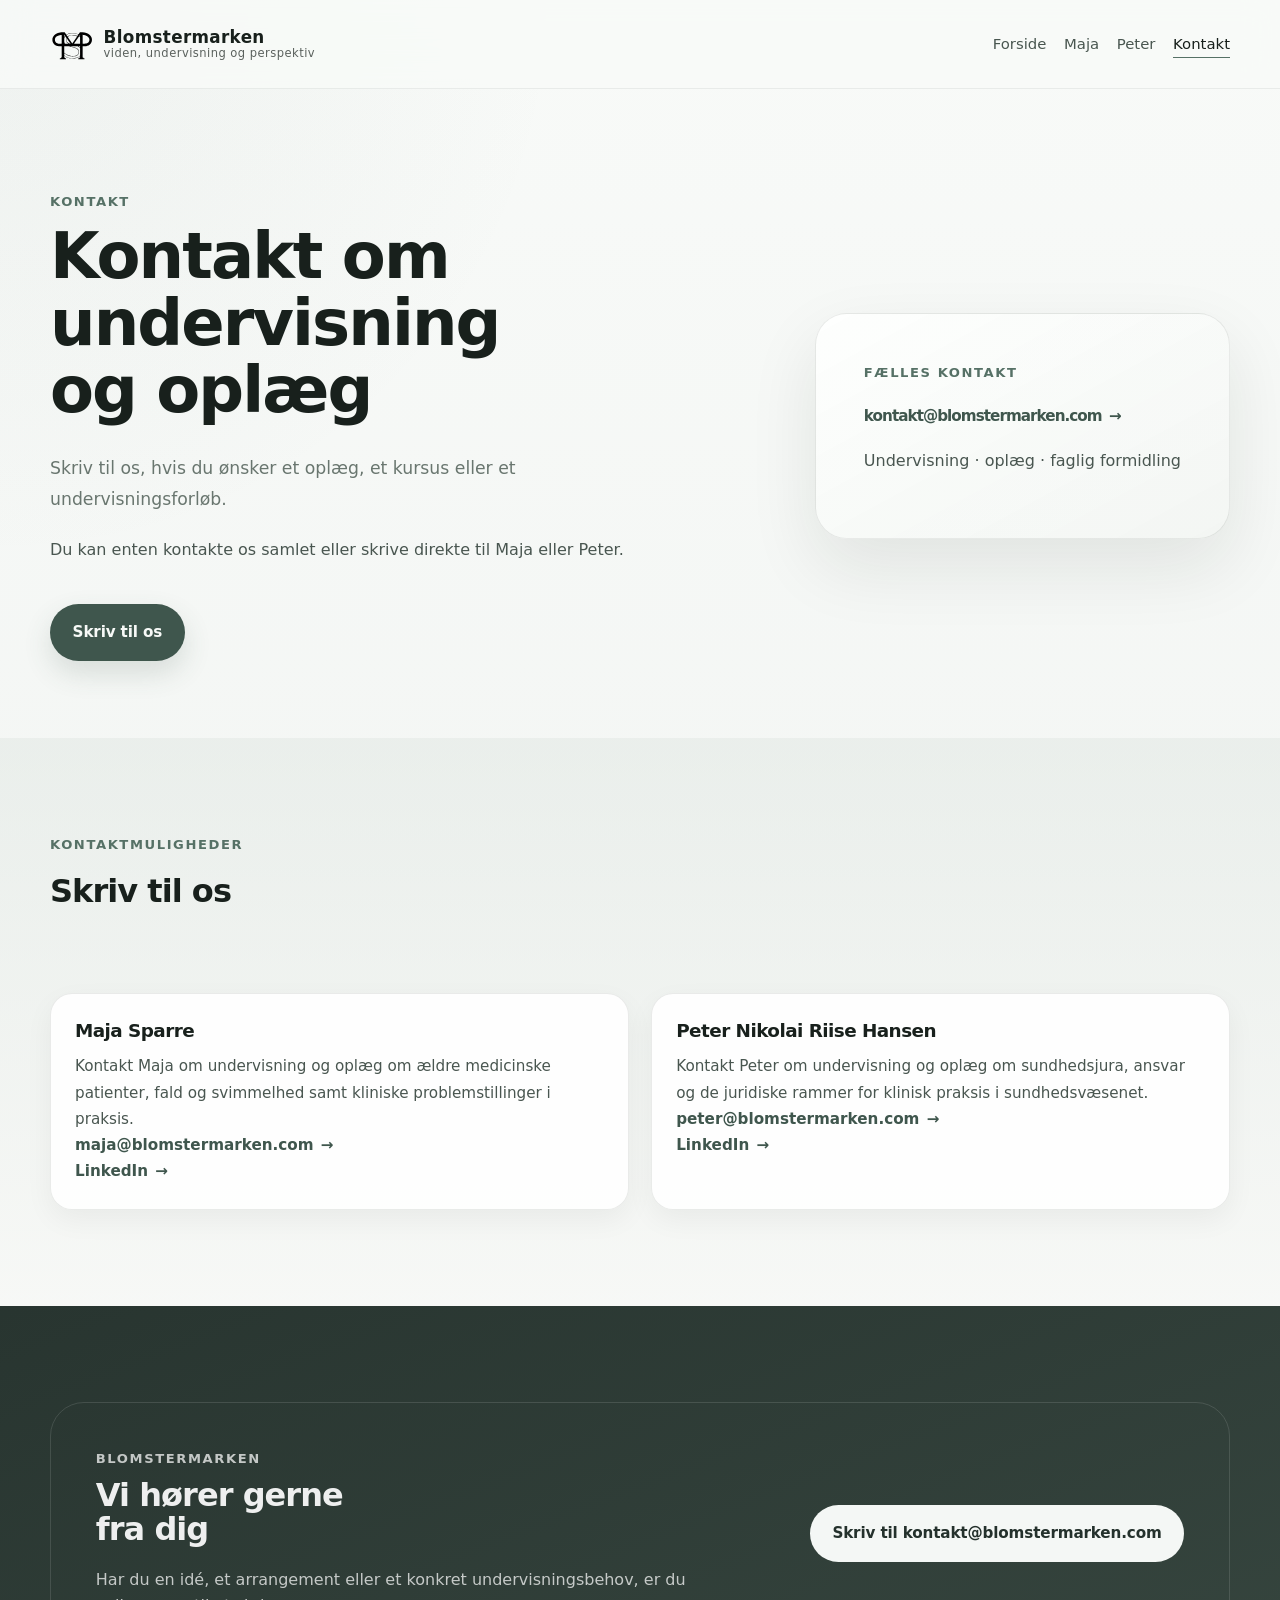
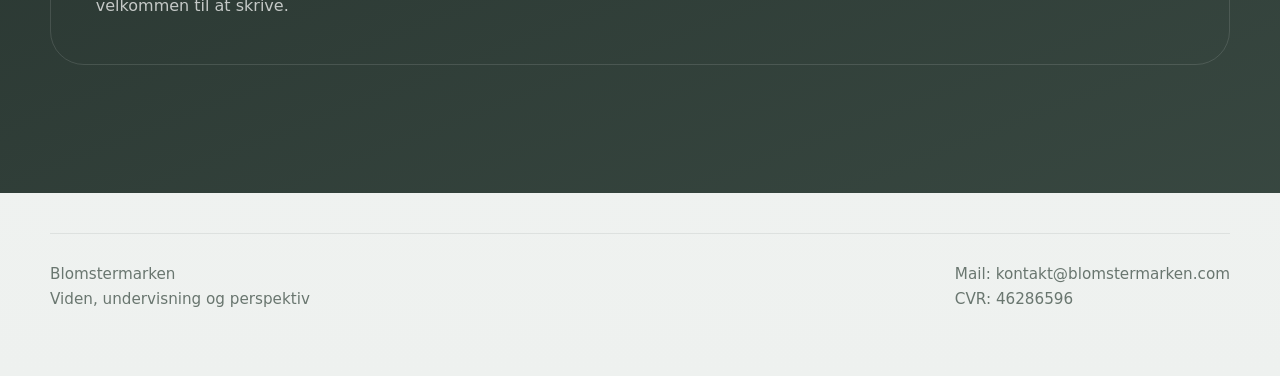
==== commit c1416541: "Update kontakt.html" ====
--- a/kontakt.html
+++ b/kontakt.html
@@ -72,39 +72,33 @@
         </div>
 
         <div class="card-grid card-grid-three">
-          <article class="info-card">
-            <h3>Fælles henvendelser</h3>
-            <p>
-              Generelle forespørgsler og ønsker om undervisning kan sendes til vores fælles adresse.
-            </p>
-            <p>
-              <a class="text-link" href="mailto:kontakt@blomstermarken.com">kontakt@blomstermarken.com</a>
-            </p>
-          </article>
 
-          <article class="info-card">
-            <h3>Maja Sparre</h3>
-            <p>
-              Kontakt Maja om undervisning og oplæg om geriatri, den ældre patient og kliniske problemstillinger i praksis.
-            </p>
-            <p>
-              <a class="text-link" href="mailto:maja@blomstermarken.com">maja@blomstermarken.com</a><br />
-              <a class="text-link" href="https://www.linkedin.com/in/maja-sparre-3234b0a5/" target="_blank" rel="noopener">LinkedIn</a>
-            </p>
-          </article>
+  <article class="info-card">
+    <h3>Maja Sparre</h3>
+    <p>
+     Kontakt Maja om undervisning og oplæg om ældre medicinske 
+      patienter, fald og svimmelhed samt kliniske problemstillinger 
+      i praksis.
+    </p>
+    <p>
+      <a class="text-link" href="mailto:maja@blomstermarken.com">maja@blomstermarken.com</a><br />
+      <a class="text-link" href="https://www.linkedin.com/in/maja-sparre-3234b0a5/" target="_blank" rel="noopener">LinkedIn</a>
+    </p>
+  </article>
 
-          <article class="info-card">
-            <h3>Peter Nikolai Riise Hansen</h3>
-            <p>
-              Kontakt Peter om undervisning og oplæg om sundhedsjura, ansvar, regulering og organisering.
-            </p>
-            <p>
-              <a class="text-link" href="mailto:peter@blomstermarken.com">peter@blomstermarken.com</a><br />
-              <a class="text-link" href="https://www.linkedin.com/in/peter-riise-hansen-58397485/" target="_blank" rel="noopener">LinkedIn</a>
-            </p>
-          </article>
-        </div>
-      </div>
+  <article class="info-card">
+    <h3>Peter Nikolai Riise Hansen</h3>
+    <p>
+      Kontakt Peter om undervisning og oplæg om sundhedsjura, ansvar 
+      og de juridiske rammer for klinisk praksis i sundhedsvæsenet.
+    </p>
+    <p>
+      <a class="text-link" href="mailto:peter@blomstermarken.com">peter@blomstermarken.com</a><br />
+      <a class="text-link" href="https://www.linkedin.com/in/peter-riise-hansen-58397485/" target="_blank" rel="noopener">LinkedIn</a>
+    </p>
+  </article>
+
+</div>      </div>
     </section>
 
     <section class="section section-contact section-contrast" aria-labelledby="afslutning-heading">
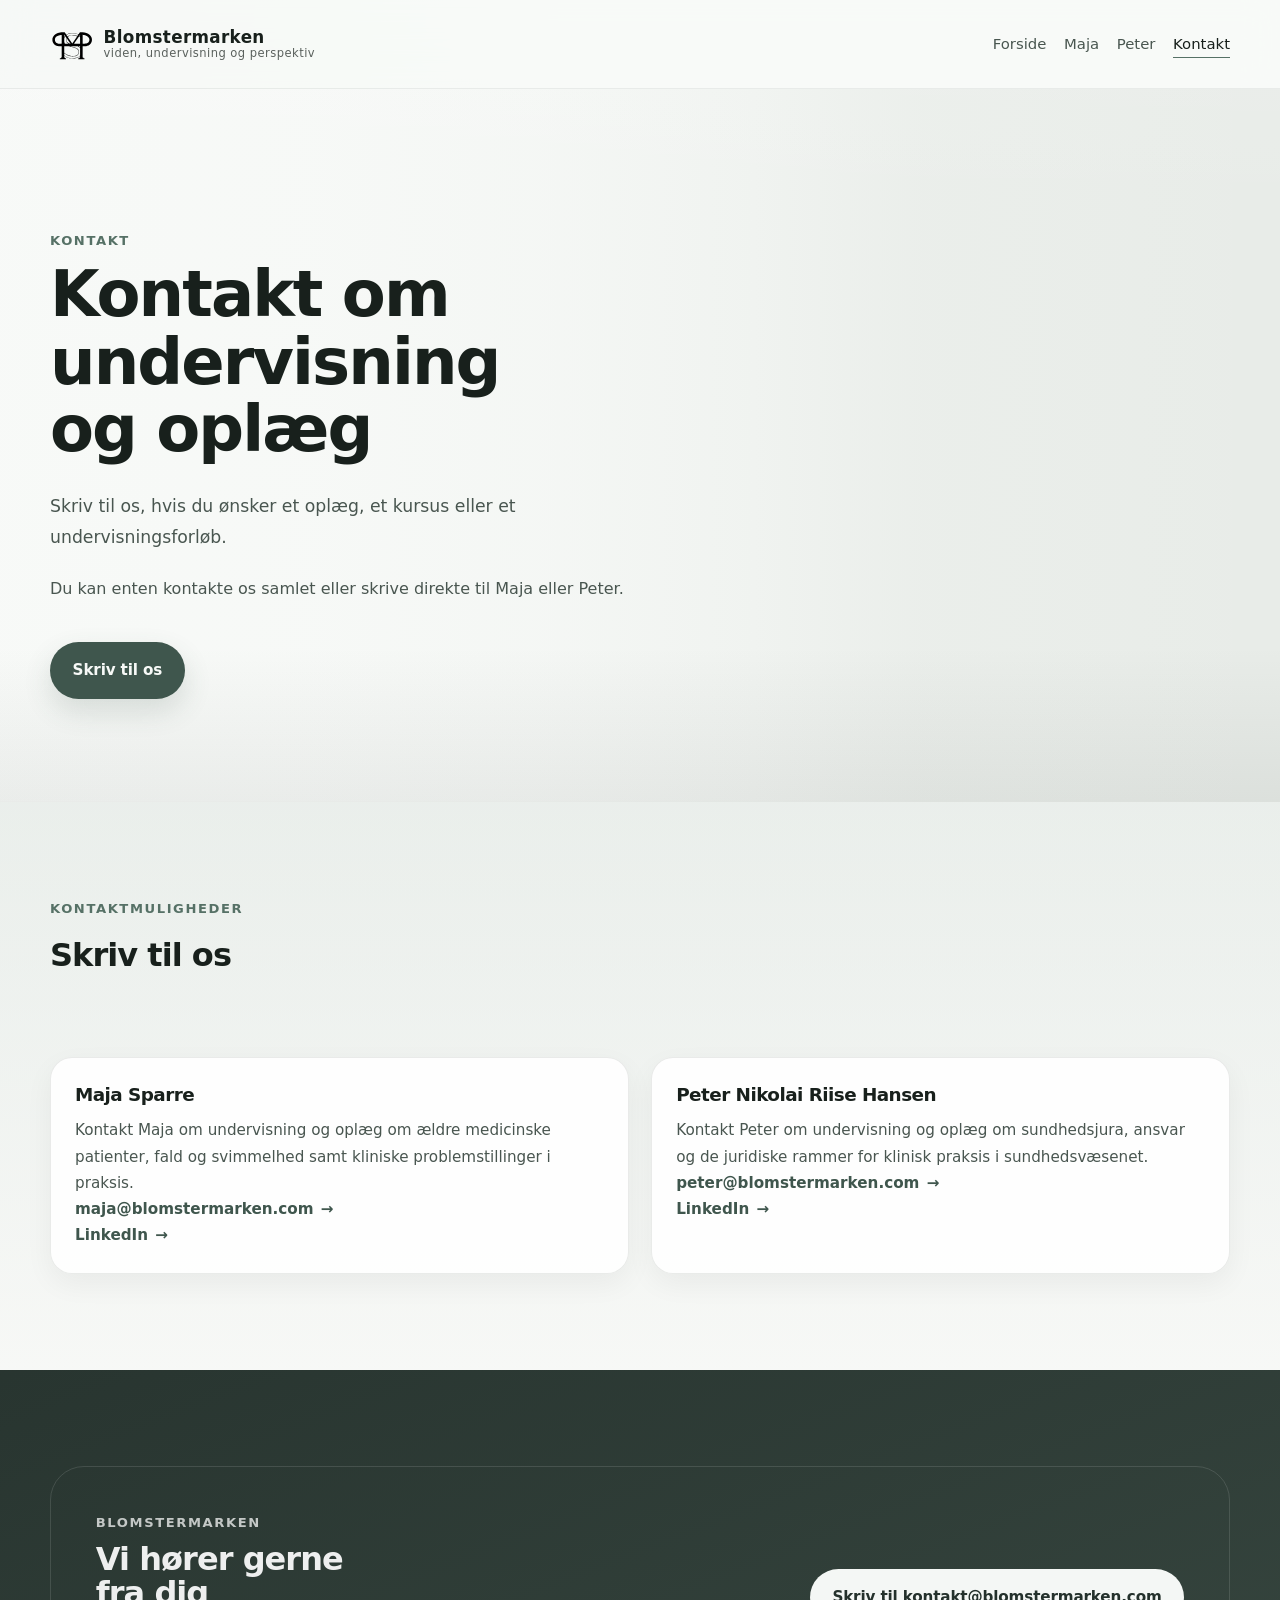
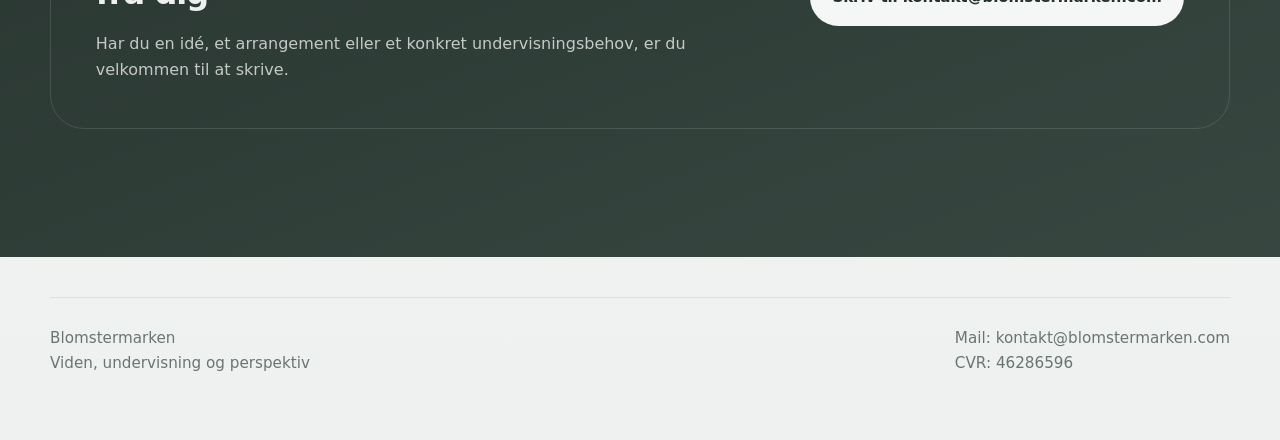
==== commit bf87a122: "Update kontakt.html" ====
--- a/kontakt.html
+++ b/kontakt.html
@@ -12,7 +12,7 @@
   <link rel="icon" href="/favicon.svg" type="image/svg+xml" />
   <link rel="icon" href="/favicon.png" sizes="32x32" />
 </head>
-<body>
+<body class="contact-page">
   <header class="site-header">
     <div class="container header-inner">
       <a class="site-logo" href="index.html" aria-label="Blomstermarken forside">
--- a/assets/css/style.css
+++ b/assets/css/style.css
@@ -269,9 +269,14 @@
 }
 
 .site-logo {
+  display: flex;
+  align-items: center;
+  gap: 0.6rem;
+  flex: 0 0 auto;
   font-size: 1rem;
   font-weight: 650;
   letter-spacing: -0.02em;
+  text-decoration: none;
   color: var(--color-text);
   white-space: nowrap;
 }
@@ -328,12 +333,29 @@
 .nav-list a[aria-current="page"]::after {
   transform: scaleX(1);
 }
-
 /* =========================================
    Hero
    ========================================= */
 .hero {
-  padding: clamp(4.5rem, 8vw, 7.5rem) 0 clamp(4rem, 6vw, 6.5rem);
+  position: relative;
+  overflow: hidden;
+  padding: clamp(5.25rem, 8vw, 7rem) 0 clamp(4rem, 6vw, 6rem);
+  min-height: auto;
+  display: flex;
+  align-items: center;
+  background: transparent;
+}
+
+.hero::before {
+  content: "";
+  position: absolute;
+  inset: 0;
+  pointer-events: none;
+}
+
+.hero .container {
+  position: relative;
+  z-index: 1;
 }
 
 .hero-grid {
@@ -405,10 +427,108 @@
 .hero-image {
   aspect-ratio: 4 / 5;
   width: 100%;
-   filter: saturate(0.92) contrast(0.96);
   object-fit: cover;
-}
-
+  filter: saturate(0.92) contrast(0.96);
+}
+/* =========================================
+   Hero variants
+   ========================================= */
+.home .hero {
+  min-height: clamp(620px, 82vh, 860px);
+  padding: clamp(6rem, 10vw, 8.5rem) 0 clamp(5rem, 8vw, 7rem);
+  background-color: #e9eeea;
+  background-image:
+    linear-gradient(
+      to right,
+      rgba(248, 250, 248, 0.97) 0%,
+      rgba(248, 250, 248, 0.93) 20%,
+      rgba(248, 250, 248, 0.82) 38%,
+      rgba(248, 250, 248, 0.58) 54%,
+      rgba(248, 250, 248, 0.18) 68%,
+      rgba(248, 250, 248, 0.04) 78%,
+      rgba(248, 250, 248, 0) 100%
+    ),
+    url("../images/hero.jpg");
+  background-size: cover;
+  background-position: right center;
+  background-repeat: no-repeat;
+}
+
+.home .hero::before {
+  background:
+    linear-gradient(to bottom, rgba(255, 255, 255, 0.08), transparent 18%),
+    linear-gradient(to top, rgba(24, 32, 28, 0.08), transparent 24%);
+}
+
+.home .hero-grid {
+  display: block;
+}
+
+.home .hero-content {
+  max-width: 640px;
+  padding: clamp(1.5rem, 2vw, 2rem) 0;
+}
+
+.home .hero h1 {
+  max-width: 9ch;
+}
+
+.home .hero-lead {
+  color: var(--color-text-soft);
+}
+
+.home .hero-visual,
+.home .hero-image-frame {
+  display: none;
+}
+
+.contact-page .hero {
+  min-height: clamp(560px, 72vh, 760px);
+  padding: clamp(5.5rem, 9vw, 7.5rem) 0 clamp(4.25rem, 6vw, 6rem);
+  background-color: #e8ece8;
+  background-image:
+    linear-gradient(
+      to right,
+      rgba(248, 250, 248, 0.96) 0%,
+      rgba(248, 250, 248, 0.92) 24%,
+      rgba(248, 250, 248, 0.78) 42%,
+      rgba(248, 250, 248, 0.52) 58%,
+      rgba(248, 250, 248, 0.16) 72%,
+      rgba(248, 250, 248, 0) 100%
+    ),
+    url("../images/contact-hero.jpg");
+  background-size: cover;
+  background-position: center right;
+  background-repeat: no-repeat;
+}
+
+.contact-page .hero::before {
+  background:
+    linear-gradient(to bottom, rgba(255, 255, 255, 0.08), transparent 18%),
+    linear-gradient(to top, rgba(24, 32, 28, 0.06), transparent 22%);
+}
+
+.contact-page .hero-grid {
+  display: block;
+}
+
+.contact-page .hero-content {
+  max-width: 620px;
+  padding: clamp(1.5rem, 2vw, 2rem) 0;
+}
+
+.contact-page .hero h1 {
+  max-width: 11ch;
+}
+
+.contact-page .hero-lead {
+  color: var(--color-text-soft);
+}
+
+.contact-page .hero-visual,
+.contact-page .hero-image-frame {
+  display: none;
+}
 /* =========================================
    Buttons / text links
    ========================================= */
@@ -845,7 +965,6 @@
   .nav-list {
     gap: 0.85rem 1rem;
   }
-
   .hero-grid {
     grid-template-columns: 1fr;
   }
@@ -860,6 +979,43 @@
 
   .hero-image-frame {
     width: min(100%, 560px);
+  }
+
+  .home .hero,
+  .contact-page .hero {
+    min-height: auto;
+    padding: 5.25rem 0 4.25rem;
+  }
+
+  .home .hero {
+    background-position: 68% center;
+    background-image:
+      linear-gradient(
+        to bottom,
+        rgba(248, 250, 248, 0.93) 0%,
+        rgba(248, 250, 248, 0.88) 18%,
+        rgba(248, 250, 248, 0.78) 42%,
+        rgba(248, 250, 248, 0.62) 100%
+      ),
+      url("../images/hero.jpg");
+  }
+
+  .contact-page .hero {
+    background-position: 62% center;
+    background-image:
+      linear-gradient(
+        to bottom,
+        rgba(248, 250, 248, 0.94) 0%,
+        rgba(248, 250, 248, 0.88) 20%,
+        rgba(248, 250, 248, 0.74) 46%,
+        rgba(248, 250, 248, 0.6) 100%
+      ),
+      url("../images/contact-hero.jpg");
+  }
+
+  .home .hero-grid,
+  .contact-page .hero-grid {
+    display: block;
   }
 }
 
@@ -877,6 +1033,33 @@
     max-width: 14ch;
   }
 
+   .home .hero,
+  .contact-page .hero {
+    padding: 4.75rem 0 3.75rem;
+  }
+
+  .home .hero {
+    background-position: 72% center;
+  }
+
+  .contact-page .hero {
+    background-position: 64% center;
+  }
+
+  .home .hero h1 {
+    max-width: 10ch;
+  }
+
+  .contact-page .hero h1 {
+    max-width: 12ch;
+  }
+
+  .home .hero-lead,
+  .home .hero-content > p:not(.eyebrow):not(.hero-lead),
+  .contact-page .hero-lead,
+  .contact-page .hero-content > p:not(.eyebrow):not(.hero-lead) {
+    max-width: 38ch;
+  }
   .hero-lead,
   .section-intro-text,
   .profile-summary {
@@ -921,14 +1104,7 @@
     text-align: left;
   }
 }
-.site-logo {
-  display: flex;
-  align-items: center;
-  gap: 0.6rem;
-  flex: 0 0 auto;
-  text-decoration: none;
-  color: var(--color-text);
-}
+
 
 .logo {
   display: block;
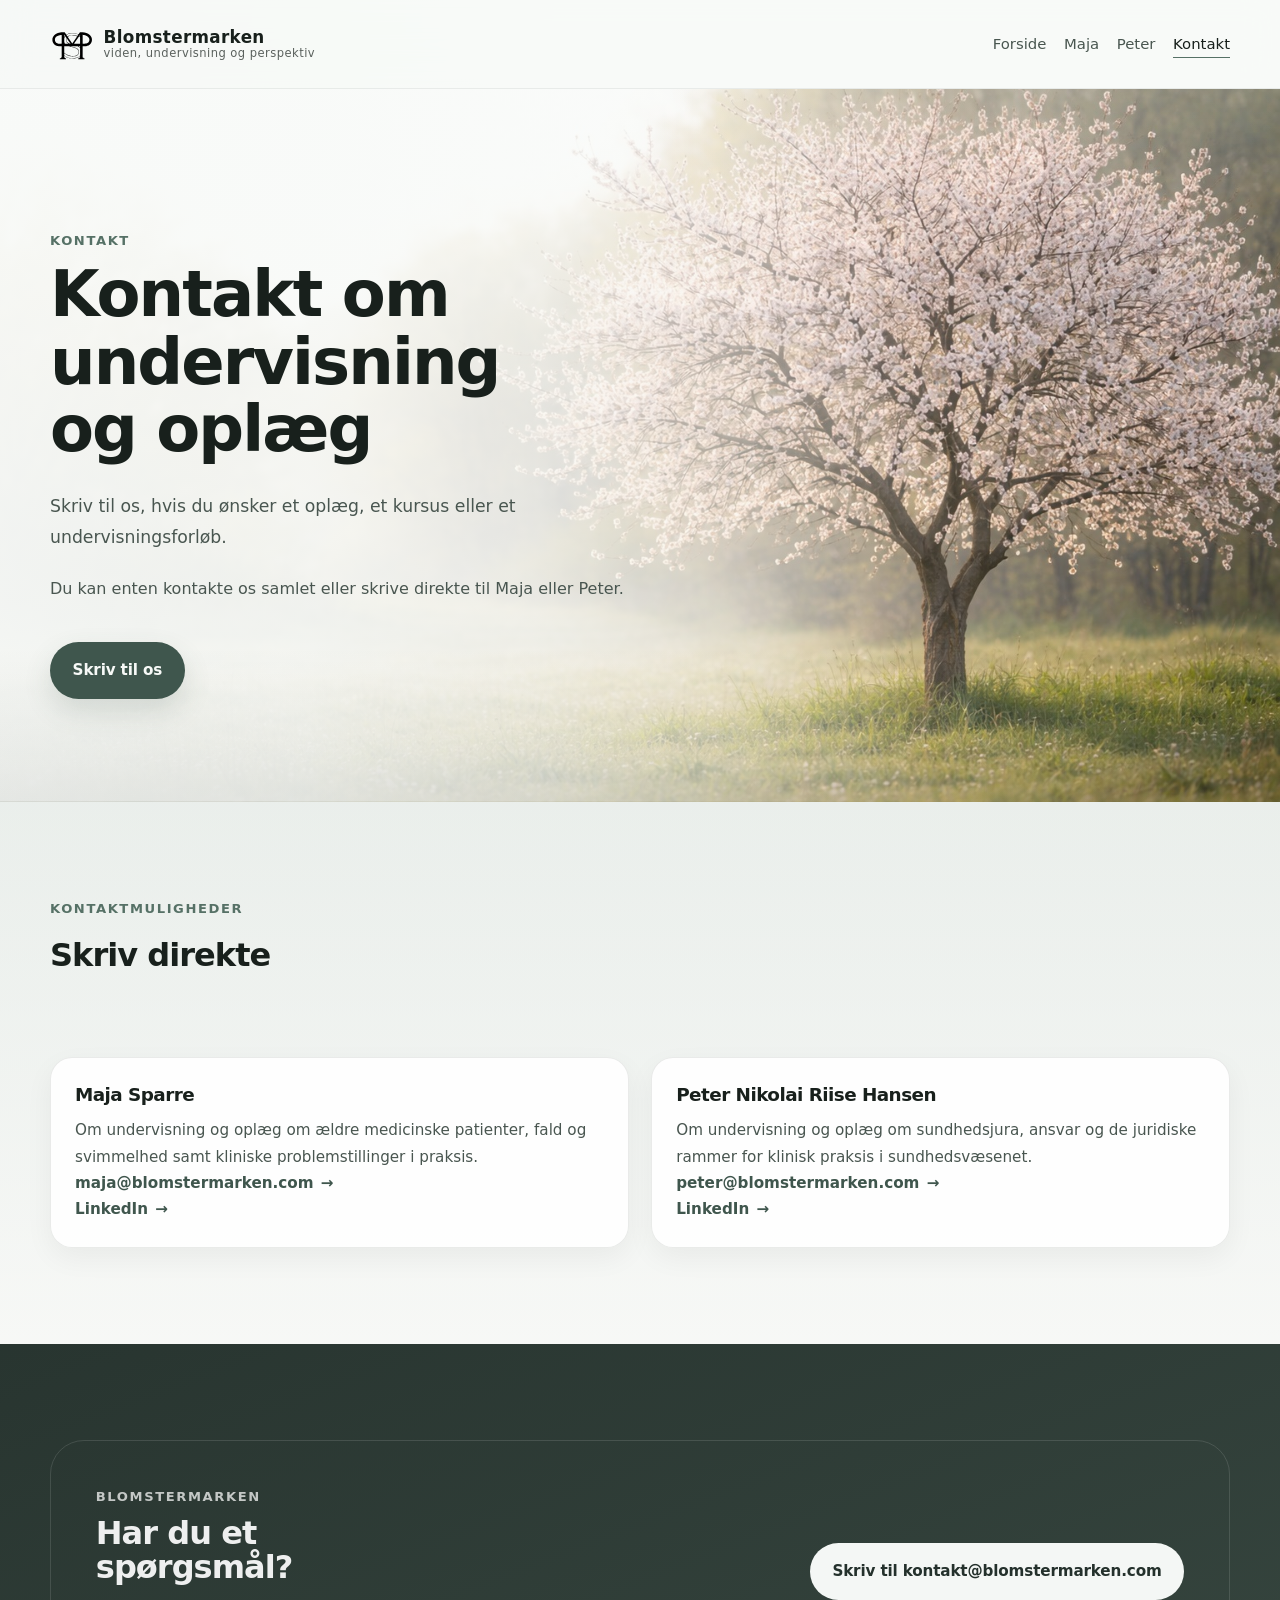
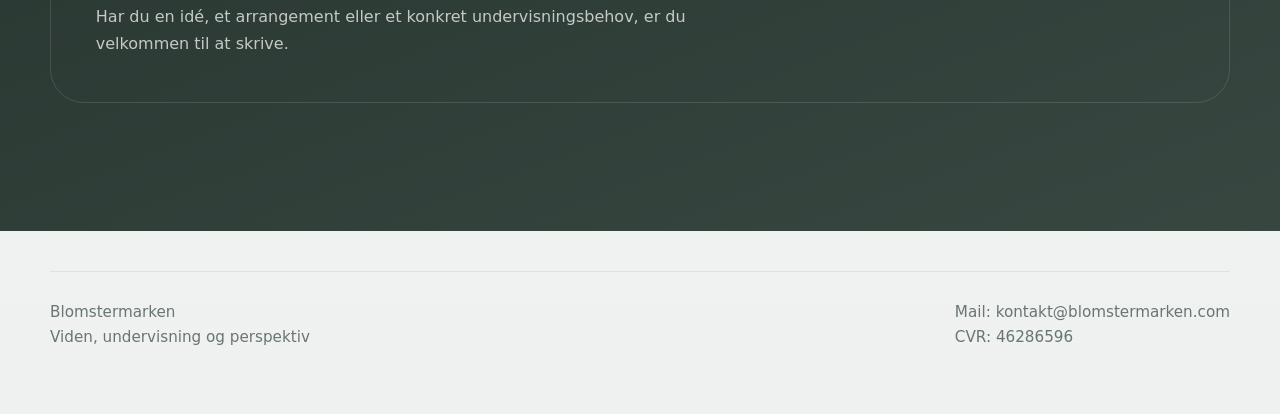
==== commit b11aecf2: "Update kontakt.html" ====
--- a/kontakt.html
+++ b/kontakt.html
@@ -68,7 +68,7 @@
       <div class="container">
         <div class="section-header">
           <p class="eyebrow">Kontaktmuligheder</p>
-          <h2 id="kontaktmuligheder-heading">Skriv til os</h2>
+          <h2 id="kontaktmuligheder-heading">Skriv direkte</h2>
         </div>
 
         <div class="card-grid card-grid-three">
@@ -76,7 +76,7 @@
   <article class="info-card">
     <h3>Maja Sparre</h3>
     <p>
-     Kontakt Maja om undervisning og oplæg om ældre medicinske 
+     Om undervisning og oplæg om ældre medicinske 
       patienter, fald og svimmelhed samt kliniske problemstillinger 
       i praksis.
     </p>
@@ -89,7 +89,7 @@
   <article class="info-card">
     <h3>Peter Nikolai Riise Hansen</h3>
     <p>
-      Kontakt Peter om undervisning og oplæg om sundhedsjura, ansvar 
+      Om undervisning og oplæg om sundhedsjura, ansvar 
       og de juridiske rammer for klinisk praksis i sundhedsvæsenet.
     </p>
     <p>
@@ -105,7 +105,7 @@
       <div class="container contact-panel">
         <div class="contact-copy">
           <p class="eyebrow">Blomstermarken</p>
-          <h2 id="afslutning-heading">Vi hører gerne fra dig</h2>
+          <h2 id="afslutning-heading">Har du et spørgsmål?</h2>
           <p>
             Har du en idé, et arrangement eller et konkret undervisningsbehov, er du velkommen til at skrive.
           </p>
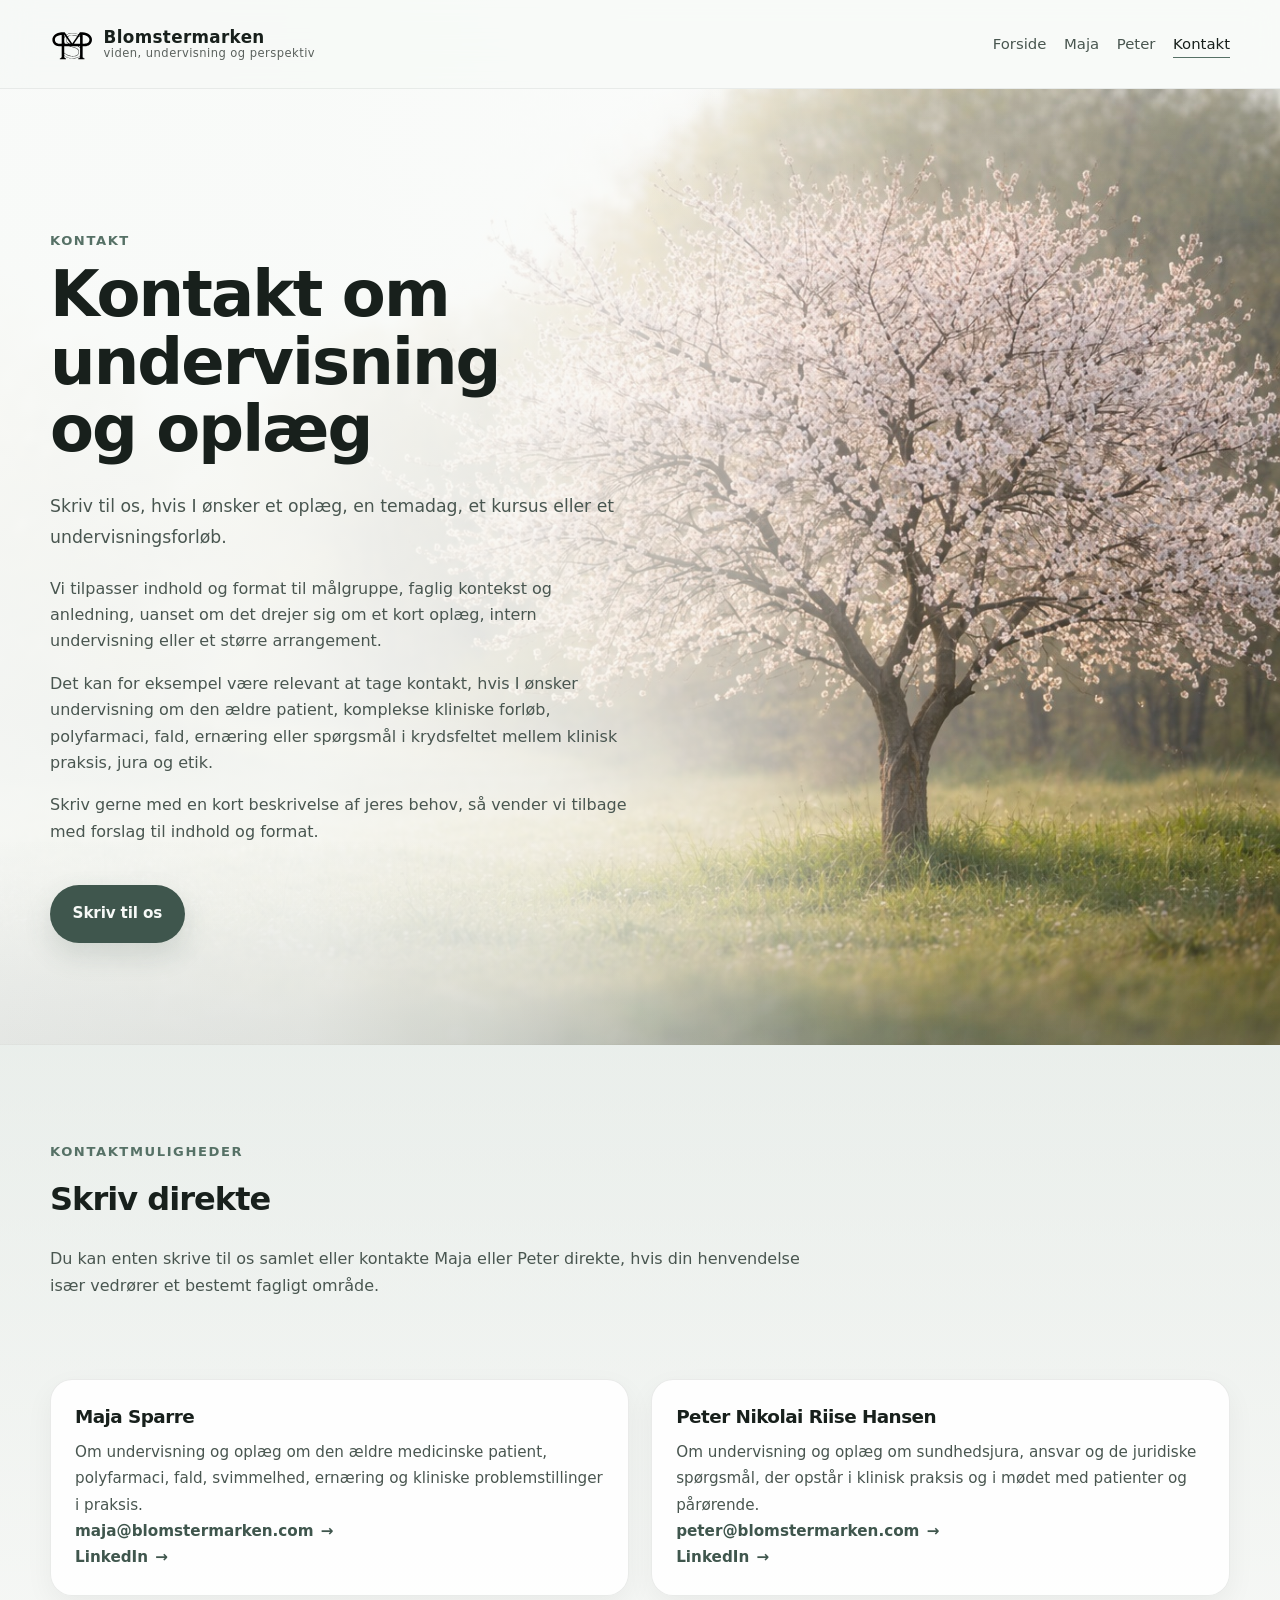
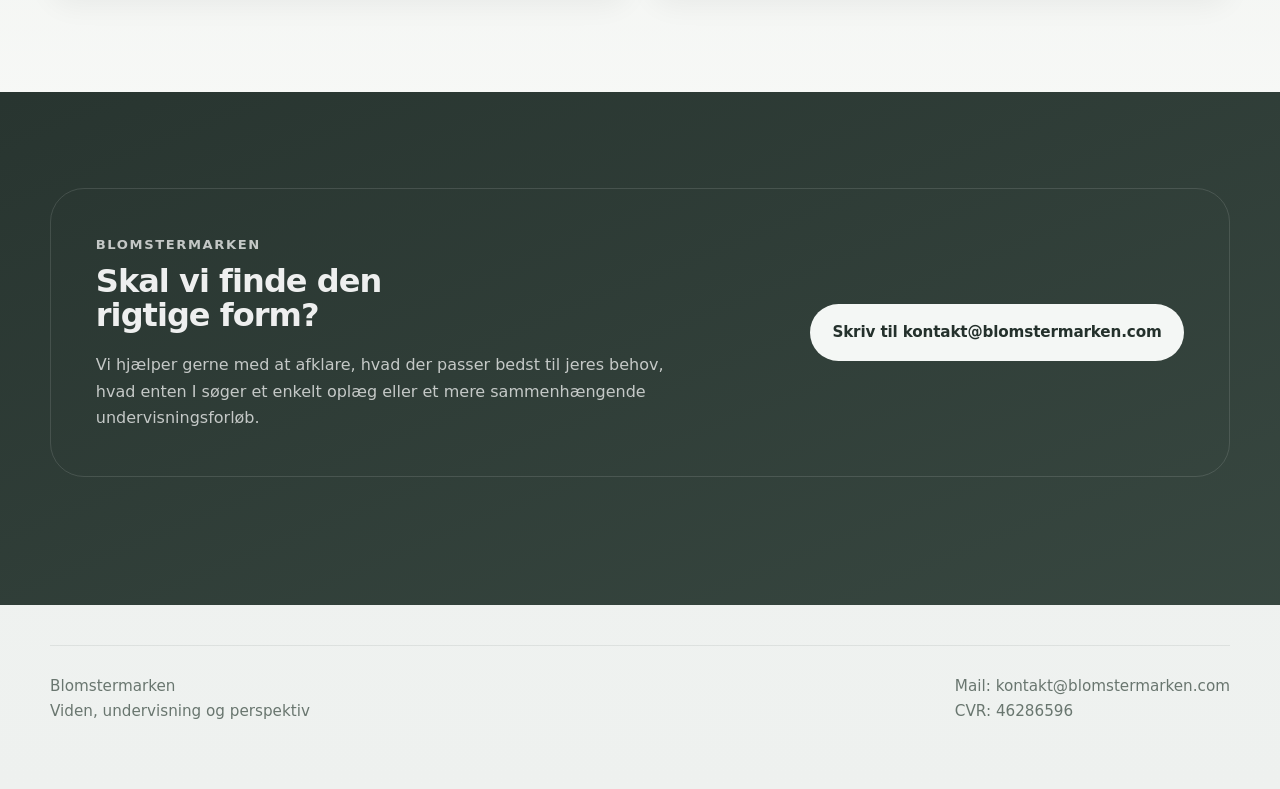
==== commit 3bdb68f0: "Update kontakt.html" ====
--- a/kontakt.html
+++ b/kontakt.html
@@ -6,7 +6,7 @@
   <title>Kontakt | Blomstermarken</title>
   <meta
     name="description"
-    content="Kontakt Blomstermarken om undervisning, oplæg og faglig formidling. Du kan skrive til os samlet eller kontakte Maja Sparre og Peter Nikolai Riise Hansen direkte."
+    content="Kontakt Blomstermarken om undervisning, oplæg og faglig formidling. Vi tilpasser indhold og format til hospitaler, almen praksis, kommuner og faglige organisationer."
   />
   <link rel="stylesheet" href="assets/css/style.css" />
   <link rel="icon" href="/favicon.svg" type="image/svg+xml" />
@@ -41,10 +41,16 @@
           <p class="eyebrow">Kontakt</p>
           <h1 id="hero-heading">Kontakt om undervisning og oplæg</h1>
           <p class="hero-lead">
-            Skriv til os, hvis du ønsker et oplæg, et kursus eller et undervisningsforløb.
+            Skriv til os, hvis I ønsker et oplæg, en temadag, et kursus eller et undervisningsforløb.
           </p>
           <p>
-            Du kan enten kontakte os samlet eller skrive direkte til Maja eller Peter.
+            Vi tilpasser indhold og format til målgruppe, faglig kontekst og anledning, uanset om det drejer sig om et kort oplæg, intern undervisning eller et større arrangement.
+          </p>
+          <p>
+            Det kan for eksempel være relevant at tage kontakt, hvis I ønsker undervisning om den ældre patient, komplekse kliniske forløb, polyfarmaci, fald, ernæring eller spørgsmål i krydsfeltet mellem klinisk praksis, jura og etik.
+          </p>
+          <p>
+            Skriv gerne med en kort beskrivelse af jeres behov, så vender vi tilbage med forslag til indhold og format.
           </p>
 
           <div class="hero-actions">
@@ -59,6 +65,9 @@
               <a class="text-link" href="mailto:kontakt@blomstermarken.com">kontakt@blomstermarken.com</a>
             </h2>
             <p>Undervisning · oplæg · faglig formidling</p>
+            <p>
+              For hospitaler, almen praksis, kommuner, faglige miljøer og organisationer.
+            </p>
           </div>
         </div>
       </div>
@@ -69,45 +78,44 @@
         <div class="section-header">
           <p class="eyebrow">Kontaktmuligheder</p>
           <h2 id="kontaktmuligheder-heading">Skriv direkte</h2>
+          <p>
+            Du kan enten skrive til os samlet eller kontakte Maja eller Peter direkte, hvis din henvendelse især vedrører et bestemt fagligt område.
+          </p>
         </div>
 
         <div class="card-grid card-grid-three">
+          <article class="info-card">
+            <h3>Maja Sparre</h3>
+            <p>
+              Om undervisning og oplæg om den ældre medicinske patient, polyfarmaci, fald, svimmelhed, ernæring og kliniske problemstillinger i praksis.
+            </p>
+            <p>
+              <a class="text-link" href="mailto:maja@blomstermarken.com">maja@blomstermarken.com</a><br />
+              <a class="text-link" href="https://www.linkedin.com/in/maja-sparre-3234b0a5/" target="_blank" rel="noopener">LinkedIn</a>
+            </p>
+          </article>
 
-  <article class="info-card">
-    <h3>Maja Sparre</h3>
-    <p>
-     Om undervisning og oplæg om ældre medicinske 
-      patienter, fald og svimmelhed samt kliniske problemstillinger 
-      i praksis.
-    </p>
-    <p>
-      <a class="text-link" href="mailto:maja@blomstermarken.com">maja@blomstermarken.com</a><br />
-      <a class="text-link" href="https://www.linkedin.com/in/maja-sparre-3234b0a5/" target="_blank" rel="noopener">LinkedIn</a>
-    </p>
-  </article>
-
-  <article class="info-card">
-    <h3>Peter Nikolai Riise Hansen</h3>
-    <p>
-      Om undervisning og oplæg om sundhedsjura, ansvar 
-      og de juridiske rammer for klinisk praksis i sundhedsvæsenet.
-    </p>
-    <p>
-      <a class="text-link" href="mailto:peter@blomstermarken.com">peter@blomstermarken.com</a><br />
-      <a class="text-link" href="https://www.linkedin.com/in/peter-riise-hansen-58397485/" target="_blank" rel="noopener">LinkedIn</a>
-    </p>
-  </article>
-
-</div>      </div>
+          <article class="info-card">
+            <h3>Peter Nikolai Riise Hansen</h3>
+            <p>
+              Om undervisning og oplæg om sundhedsjura, ansvar og de juridiske spørgsmål, der opstår i klinisk praksis og i mødet med patienter og pårørende.
+            </p>
+            <p>
+              <a class="text-link" href="mailto:peter@blomstermarken.com">peter@blomstermarken.com</a><br />
+              <a class="text-link" href="https://www.linkedin.com/in/peter-riise-hansen-58397485/" target="_blank" rel="noopener">LinkedIn</a>
+            </p>
+          </article>
+        </div>
+      </div>
     </section>
 
     <section class="section section-contact section-contrast" aria-labelledby="afslutning-heading">
       <div class="container contact-panel">
         <div class="contact-copy">
           <p class="eyebrow">Blomstermarken</p>
-          <h2 id="afslutning-heading">Har du et spørgsmål?</h2>
+          <h2 id="afslutning-heading">Skal vi finde den rigtige form?</h2>
           <p>
-            Har du en idé, et arrangement eller et konkret undervisningsbehov, er du velkommen til at skrive.
+            Vi hjælper gerne med at afklare, hvad der passer bedst til jeres behov, hvad enten I søger et enkelt oplæg eller et mere sammenhængende undervisningsforløb.
           </p>
         </div>
 
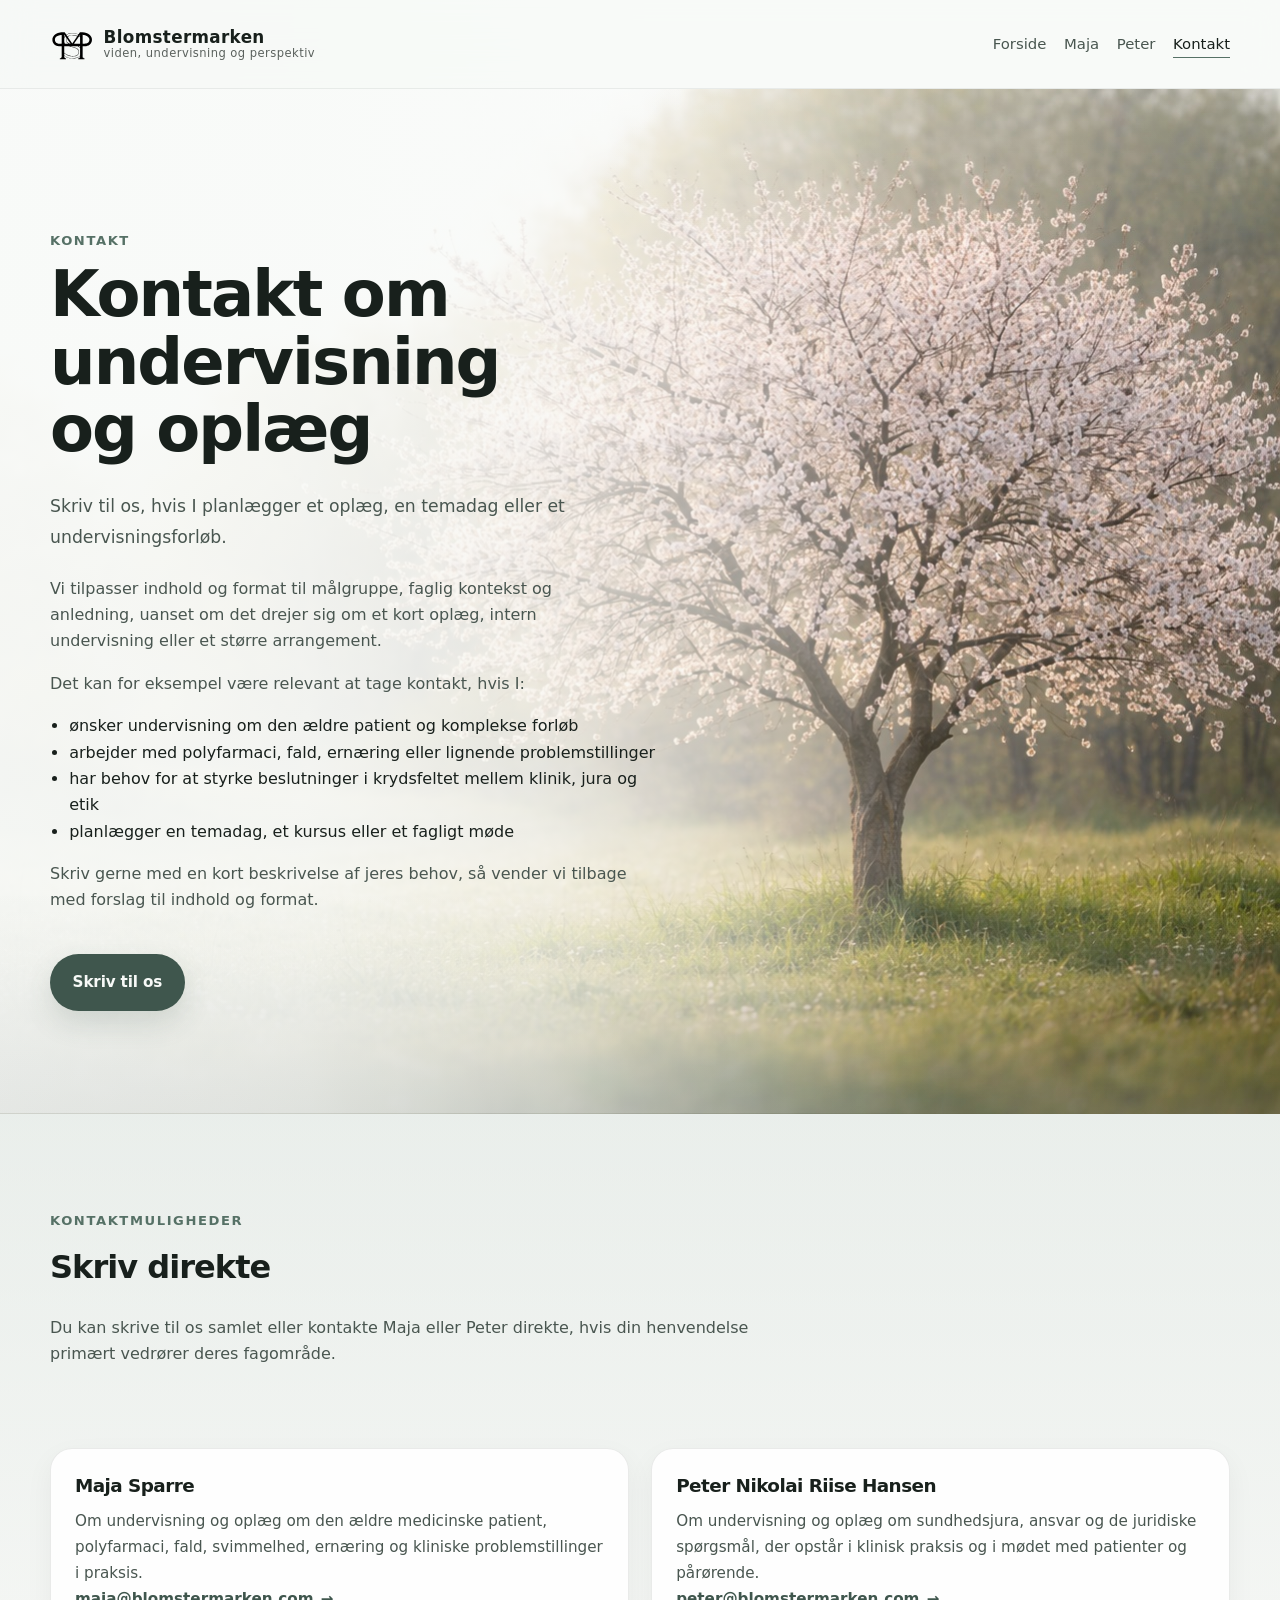
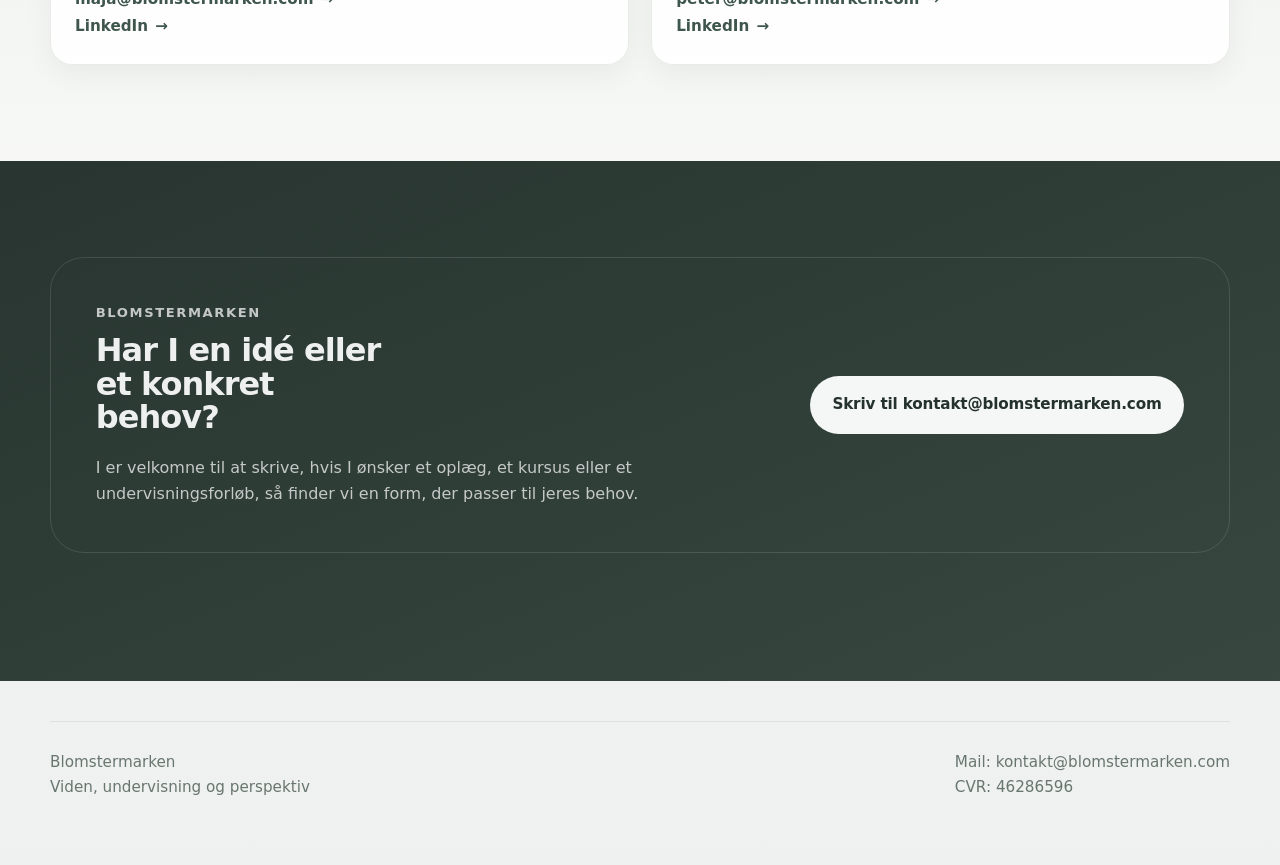
==== commit 6bcaef3e: "Update kontakt.html" ====
--- a/kontakt.html
+++ b/kontakt.html
@@ -41,18 +41,21 @@
           <p class="eyebrow">Kontakt</p>
           <h1 id="hero-heading">Kontakt om undervisning og oplæg</h1>
           <p class="hero-lead">
-            Skriv til os, hvis I ønsker et oplæg, en temadag, et kursus eller et undervisningsforløb.
-          </p>
-          <p>
-            Vi tilpasser indhold og format til målgruppe, faglig kontekst og anledning, uanset om det drejer sig om et kort oplæg, intern undervisning eller et større arrangement.
-          </p>
-          <p>
-            Det kan for eksempel være relevant at tage kontakt, hvis I ønsker undervisning om den ældre patient, komplekse kliniske forløb, polyfarmaci, fald, ernæring eller spørgsmål i krydsfeltet mellem klinisk praksis, jura og etik.
-          </p>
-          <p>
-            Skriv gerne med en kort beskrivelse af jeres behov, så vender vi tilbage med forslag til indhold og format.
-          </p>
-
+  Skriv til os, hvis I planlægger et oplæg, en temadag eller et undervisningsforløb.
+</p>
+<p>
+  Vi tilpasser indhold og format til målgruppe, faglig kontekst og anledning, uanset om det drejer sig om et kort oplæg, intern undervisning eller et større arrangement.
+</p>
+<p>Det kan for eksempel være relevant at tage kontakt, hvis I:</p>
+<ul class="contact-reasons">
+  <li>ønsker undervisning om den ældre patient og komplekse forløb</li>
+  <li>arbejder med polyfarmaci, fald, ernæring eller lignende problemstillinger</li>
+  <li>har behov for at styrke beslutninger i krydsfeltet mellem klinik, jura og etik</li>
+  <li>planlægger en temadag, et kursus eller et fagligt møde</li>
+</ul>
+<p>
+  Skriv gerne med en kort beskrivelse af jeres behov, så vender vi tilbage med forslag til indhold og format.
+</p>
           <div class="hero-actions">
             <a class="button" href="mailto:kontakt@blomstermarken.com">Skriv til os</a>
           </div>
@@ -78,9 +81,9 @@
         <div class="section-header">
           <p class="eyebrow">Kontaktmuligheder</p>
           <h2 id="kontaktmuligheder-heading">Skriv direkte</h2>
-          <p>
-            Du kan enten skrive til os samlet eller kontakte Maja eller Peter direkte, hvis din henvendelse især vedrører et bestemt fagligt område.
-          </p>
+         <p>
+  Du kan skrive til os samlet eller kontakte Maja eller Peter direkte, hvis din henvendelse primært vedrører deres fagområde.
+</p>
         </div>
 
         <div class="card-grid card-grid-three">
@@ -113,10 +116,10 @@
       <div class="container contact-panel">
         <div class="contact-copy">
           <p class="eyebrow">Blomstermarken</p>
-          <h2 id="afslutning-heading">Skal vi finde den rigtige form?</h2>
-          <p>
-            Vi hjælper gerne med at afklare, hvad der passer bedst til jeres behov, hvad enten I søger et enkelt oplæg eller et mere sammenhængende undervisningsforløb.
-          </p>
+         <h2 id="afslutning-heading">Har I en idé eller et konkret behov?</h2>
+<p>
+  I er velkomne til at skrive, hvis I ønsker et oplæg, et kursus eller et undervisningsforløb, så finder vi en form, der passer til jeres behov.
+</p>
         </div>
 
         <div class="contact-actions">
